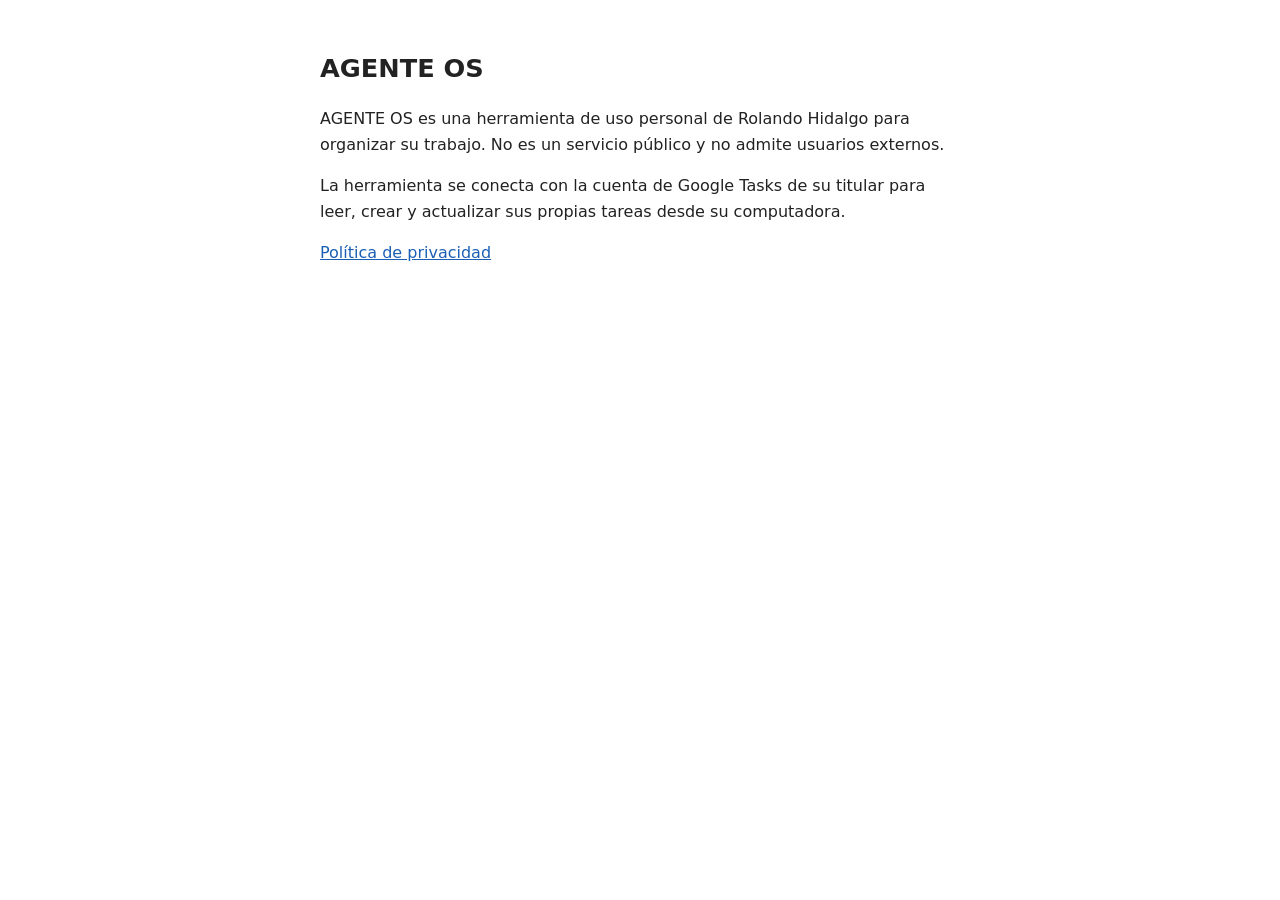
==== index.html @ 5d60c3ce "Add files via upload" ====
<!DOCTYPE html>
<html lang="es">
<head>
<meta charset="utf-8">
<meta name="viewport" content="width=device-width, initial-scale=1">
<title>AGENTE OS</title>
<style>
  body { font-family: system-ui, sans-serif; max-width: 640px; margin: 48px auto; padding: 0 16px; line-height: 1.6; color: #222; background: #fff; }
  h1 { font-size: 1.6rem; }
  a { color: #1a5fb4; }
</style>
</head>
<body>
<h1>AGENTE OS</h1>
<p>AGENTE OS es una herramienta de uso personal de Rolando Hidalgo para organizar su trabajo. No es un servicio público y no admite usuarios externos.</p>
<p>La herramienta se conecta con la cuenta de Google Tasks de su titular para leer, crear y actualizar sus propias tareas desde su computadora.</p>
<p><a href="privacidad.html">Política de privacidad</a></p>
</body>
</html>
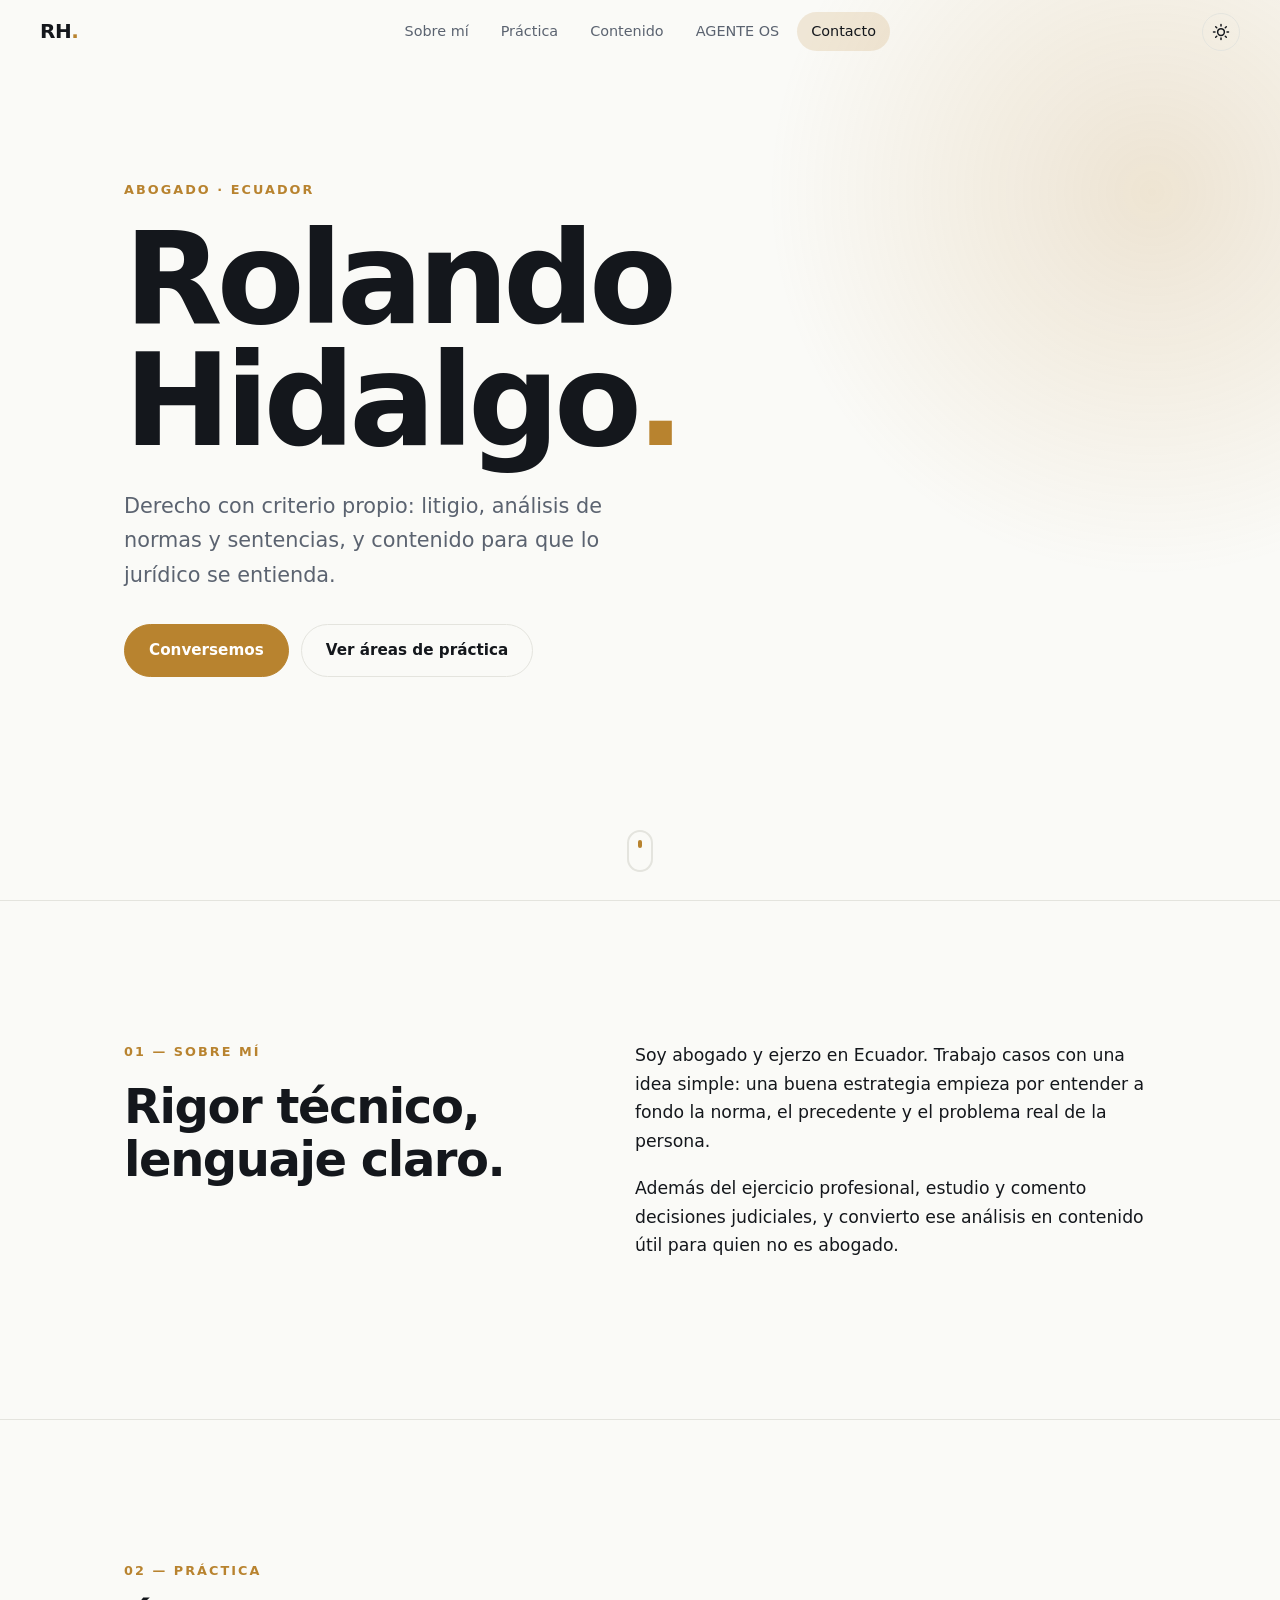
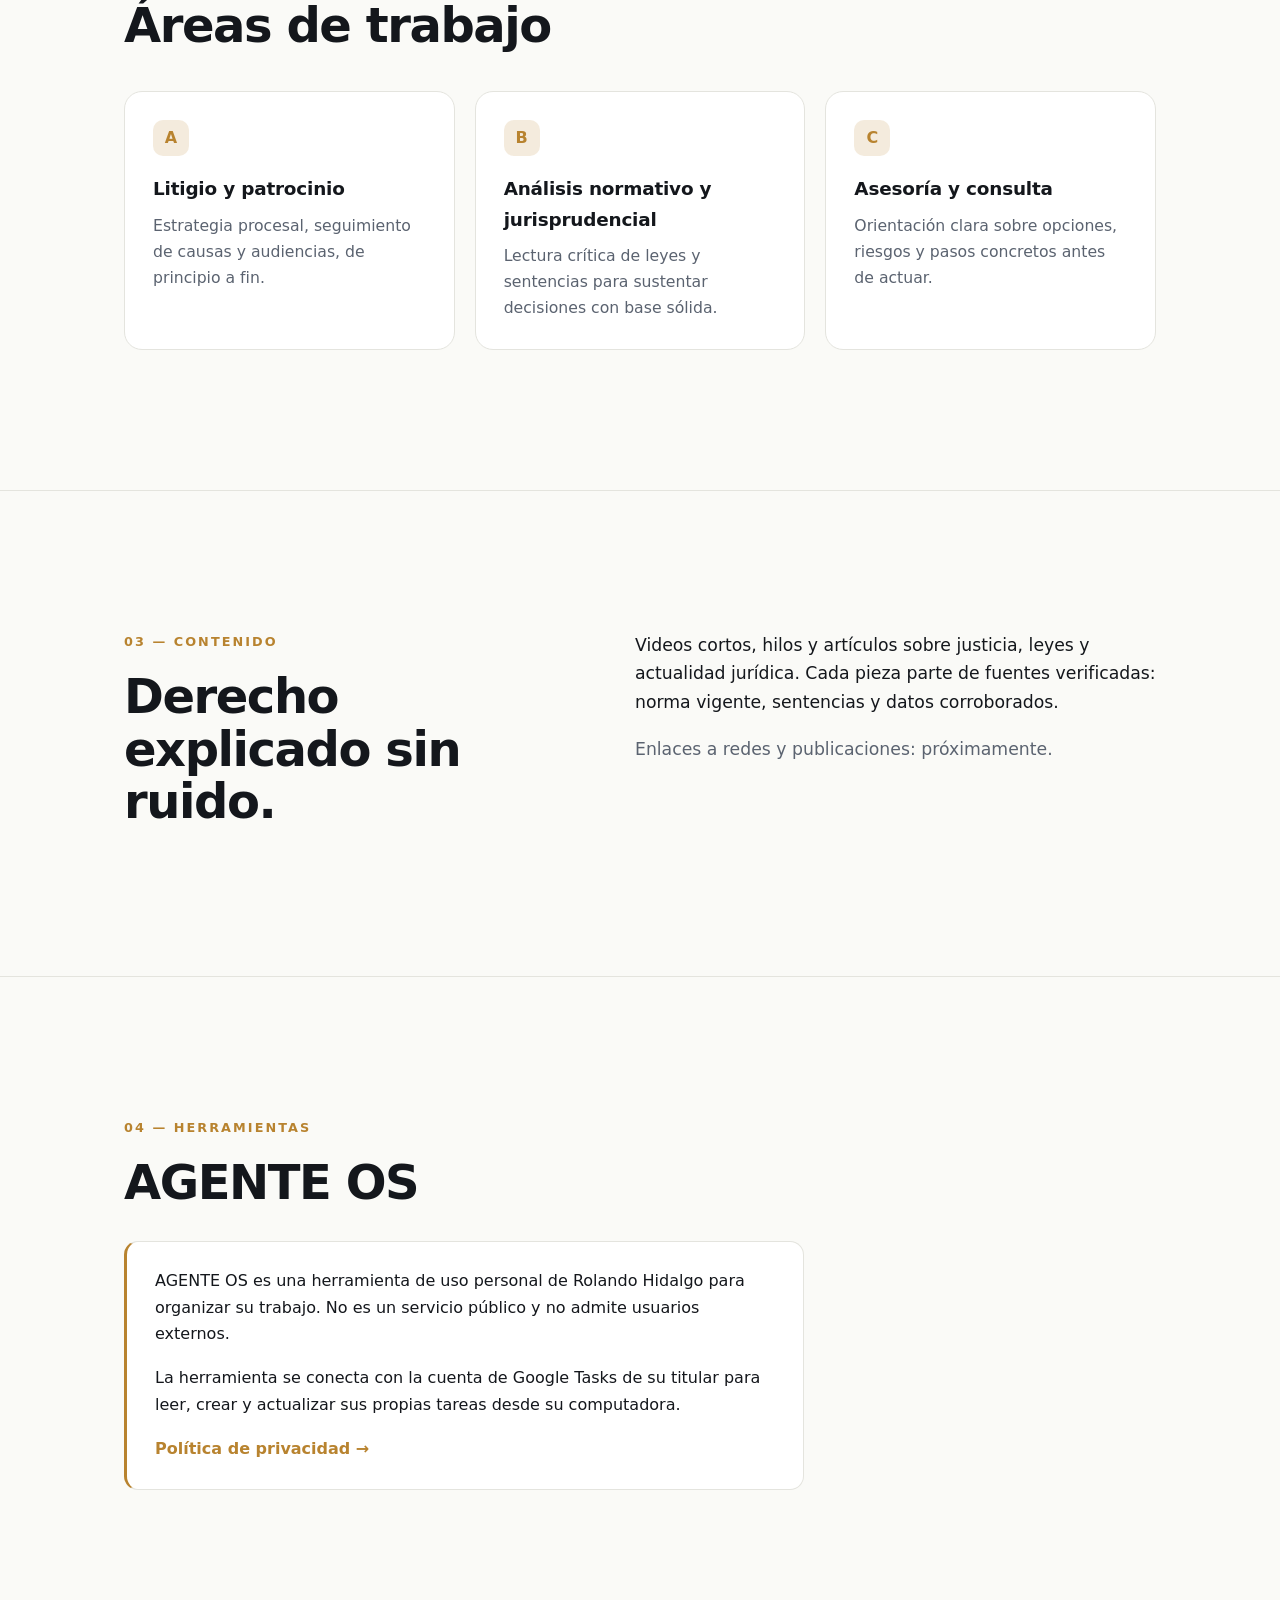
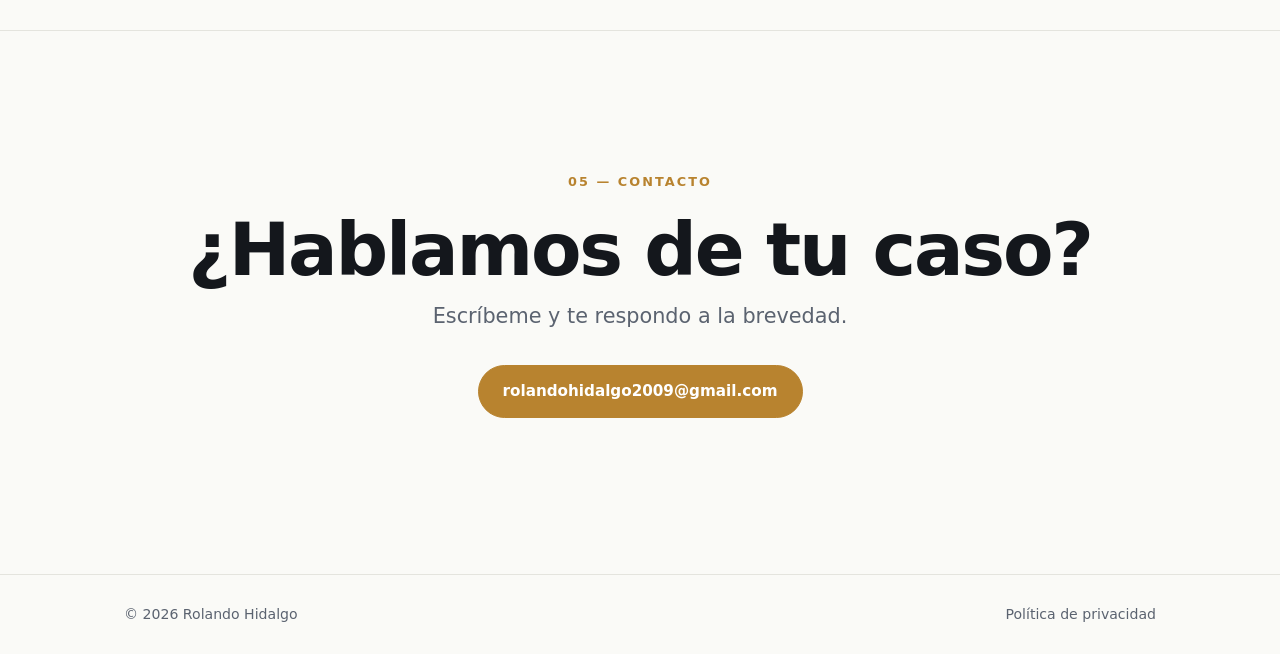
==== commit a6e277a6: "Sitio personal con portada fluida e integración de AGENTE OS Reemplaza la portada mínima por una pág" ====
--- a/index.html
+++ b/index.html
@@ -3,17 +3,130 @@
 <head>
 <meta charset="utf-8">
 <meta name="viewport" content="width=device-width, initial-scale=1">
-<title>AGENTE OS</title>
-<style>
-  body { font-family: system-ui, sans-serif; max-width: 640px; margin: 48px auto; padding: 0 16px; line-height: 1.6; color: #222; background: #fff; }
-  h1 { font-size: 1.6rem; }
-  a { color: #1a5fb4; }
-</style>
+<title>Rolando Hidalgo — Abogado</title>
+<meta name="description" content="Sitio personal de Rolando Hidalgo, abogado en Ecuador. Derecho, análisis jurídico, contenido y herramientas propias como AGENTE OS.">
+<meta name="theme-color" content="#0e1116">
+<meta property="og:title" content="Rolando Hidalgo — Abogado">
+<meta property="og:description" content="Derecho, análisis jurídico y contenido. Sitio personal.">
+<meta property="og:type" content="website">
+<link rel="icon" href="data:image/svg+xml,%3Csvg xmlns=%27http://www.w3.org/2000/svg%27 viewBox=%270 0 32 32%27%3E%3Crect width=%2732%27 height=%2732%27 rx=%278%27 fill=%27%230e1116%27/%3E%3Ctext x=%2716%27 y=%2722%27 font-size=%2716%27 font-family=%27sans-serif%27 font-weight=%27800%27 fill=%27%23d9a24a%27 text-anchor=%27middle%27%3ERH%3C/text%3E%3C/svg%3E">
+<link rel="stylesheet" href="assets/style.css">
 </head>
 <body>
-<h1>AGENTE OS</h1>
-<p>AGENTE OS es una herramienta de uso personal de Rolando Hidalgo para organizar su trabajo. No es un servicio público y no admite usuarios externos.</p>
-<p>La herramienta se conecta con la cuenta de Google Tasks de su titular para leer, crear y actualizar sus propias tareas desde su computadora.</p>
-<p><a href="privacidad.html">Política de privacidad</a></p>
+<div class="progress" id="progress" aria-hidden="true"></div>
+
+<header class="nav" id="nav">
+  <a class="brand" href="#inicio" aria-label="Rolando Hidalgo, inicio">RH<span>.</span></a>
+  <nav aria-label="Principal">
+    <ul>
+      <li><a href="#sobre-mi" data-spy>Sobre mí</a></li>
+      <li><a href="#practica" data-spy>Práctica</a></li>
+      <li><a href="#contenido" data-spy>Contenido</a></li>
+      <li><a href="#agente-os" data-spy>AGENTE OS</a></li>
+      <li><a href="#contacto" data-spy>Contacto</a></li>
+    </ul>
+  </nav>
+  <button class="theme" id="theme" type="button" aria-label="Cambiar tema claro/oscuro">
+    <svg viewBox="0 0 24 24" width="18" height="18" fill="none" stroke="currentColor" stroke-width="2" stroke-linecap="round"><circle cx="12" cy="12" r="4.5"/><path d="M12 2v2M12 20v2M4.9 4.9l1.4 1.4M17.7 17.7l1.4 1.4M2 12h2M20 12h2M4.9 19.1l1.4-1.4M17.7 6.3l1.4-1.4"/></svg>
+  </button>
+</header>
+
+<main>
+  <section class="hero" id="inicio">
+    <div class="glow" aria-hidden="true"></div>
+    <div class="wrap">
+      <p class="eyebrow reveal">Abogado · Ecuador</p>
+      <h1 class="reveal" style="--d:.08s">Rolando<br>Hidalgo<span class="dot">.</span></h1>
+      <p class="lead reveal" style="--d:.16s">Derecho con criterio propio: litigio, análisis de normas y sentencias, y contenido para que lo jurídico se entienda.</p>
+      <div class="cta reveal" style="--d:.24s">
+        <a class="btn primary" href="#contacto">Conversemos</a>
+        <a class="btn" href="#practica">Ver áreas de práctica</a>
+      </div>
+    </div>
+    <a class="scroll-hint" href="#sobre-mi" aria-label="Bajar">
+      <span></span>
+    </a>
+  </section>
+
+  <section id="sobre-mi">
+    <div class="wrap grid">
+      <div>
+        <p class="eyebrow reveal">01 — Sobre mí</p>
+        <h2 class="reveal">Rigor técnico, lenguaje claro.</h2>
+      </div>
+      <div class="prose reveal" style="--d:.1s">
+        <p>Soy abogado y ejerzo en Ecuador. Trabajo casos con una idea simple: una buena estrategia empieza por entender a fondo la norma, el precedente y el problema real de la persona.</p>
+        <p>Además del ejercicio profesional, estudio y comento decisiones judiciales, y convierto ese análisis en contenido útil para quien no es abogado.</p>
+      </div>
+    </div>
+  </section>
+
+  <section id="practica">
+    <div class="wrap">
+      <p class="eyebrow reveal">02 — Práctica</p>
+      <h2 class="reveal">Áreas de trabajo</h2>
+      <div class="cards">
+        <article class="card reveal">
+          <span class="n">A</span>
+          <h3>Litigio y patrocinio</h3>
+          <p>Estrategia procesal, seguimiento de causas y audiencias, de principio a fin.</p>
+        </article>
+        <article class="card reveal" style="--d:.08s">
+          <span class="n">B</span>
+          <h3>Análisis normativo y jurisprudencial</h3>
+          <p>Lectura crítica de leyes y sentencias para sustentar decisiones con base sólida.</p>
+        </article>
+        <article class="card reveal" style="--d:.16s">
+          <span class="n">C</span>
+          <h3>Asesoría y consulta</h3>
+          <p>Orientación clara sobre opciones, riesgos y pasos concretos antes de actuar.</p>
+        </article>
+      </div>
+    </div>
+  </section>
+
+  <section id="contenido">
+    <div class="wrap grid">
+      <div>
+        <p class="eyebrow reveal">03 — Contenido</p>
+        <h2 class="reveal">Derecho explicado sin ruido.</h2>
+      </div>
+      <div class="prose reveal" style="--d:.1s">
+        <p>Videos cortos, hilos y artículos sobre justicia, leyes y actualidad jurídica. Cada pieza parte de fuentes verificadas: norma vigente, sentencias y datos corroborados.</p>
+        <p class="muted">Enlaces a redes y publicaciones: próximamente.</p>
+      </div>
+    </div>
+  </section>
+
+  <section id="agente-os">
+    <div class="wrap">
+      <p class="eyebrow reveal">04 — Herramientas</p>
+      <h2 class="reveal">AGENTE OS</h2>
+      <div class="panel reveal" style="--d:.1s">
+        <p>AGENTE OS es una herramienta de uso personal de Rolando Hidalgo para organizar su trabajo. No es un servicio público y no admite usuarios externos.</p>
+        <p>La herramienta se conecta con la cuenta de Google Tasks de su titular para leer, crear y actualizar sus propias tareas desde su computadora.</p>
+        <p><a class="link" href="privacidad.html">Política de privacidad →</a></p>
+      </div>
+    </div>
+  </section>
+
+  <section id="contacto">
+    <div class="wrap center">
+      <p class="eyebrow reveal">05 — Contacto</p>
+      <h2 class="big reveal">¿Hablamos de tu caso?</h2>
+      <p class="lead reveal" style="--d:.08s">Escríbeme y te respondo a la brevedad.</p>
+      <p class="reveal" style="--d:.16s"><a class="btn primary" href="mailto:rolandohidalgo2009@gmail.com">rolandohidalgo2009@gmail.com</a></p>
+    </div>
+  </section>
+</main>
+
+<footer class="foot">
+  <div class="wrap">
+    <span>© <span id="year">2026</span> Rolando Hidalgo</span>
+    <a href="privacidad.html">Política de privacidad</a>
+  </div>
+</footer>
+
+<script src="assets/main.js"></script>
 </body>
 </html>
--- a/assets/style.css
+++ b/assets/style.css
@@ -0,0 +1,137 @@
+:root {
+  --bg: #fafaf7;
+  --surface: #ffffff;
+  --text: #14171c;
+  --muted: #5b6370;
+  --line: #e4e4de;
+  --accent: #b8832f;
+  --accent-ink: #ffffff;
+  --glow: rgba(184, 131, 47, .18);
+  --maxw: 1080px;
+  --ease: cubic-bezier(.22, .8, .24, 1);
+}
+:root[data-theme="dark"] {
+  --bg: #0e1116;
+  --surface: #151a21;
+  --text: #eceae4;
+  --muted: #9aa1ad;
+  --line: #242a33;
+  --accent: #d9a24a;
+  --accent-ink: #14171c;
+  --glow: rgba(217, 162, 74, .16);
+}
+@media (prefers-color-scheme: dark) {
+  :root:not([data-theme="light"]) {
+    --bg: #0e1116; --surface: #151a21; --text: #eceae4; --muted: #9aa1ad;
+    --line: #242a33; --accent: #d9a24a; --accent-ink: #14171c; --glow: rgba(217, 162, 74, .16);
+  }
+}
+
+* { box-sizing: border-box; }
+html { scroll-behavior: smooth; scroll-padding-top: 72px; }
+body {
+  margin: 0;
+  font-family: "Inter", system-ui, -apple-system, "Segoe UI", Roboto, sans-serif;
+  background: var(--bg);
+  color: var(--text);
+  line-height: 1.65;
+  -webkit-font-smoothing: antialiased;
+  transition: background .4s var(--ease), color .4s var(--ease);
+}
+a { color: inherit; text-decoration: none; }
+.wrap { max-width: var(--maxw); margin: 0 auto; padding: 0 24px; }
+section { padding: clamp(72px, 12vw, 140px) 0; position: relative; }
+.muted { color: var(--muted); }
+
+/* progress */
+.progress { position: fixed; top: 0; left: 0; height: 2px; width: 100%; background: var(--accent); transform-origin: 0 50%; transform: scaleX(0); z-index: 60; }
+
+/* nav */
+.nav {
+  position: fixed; inset: 0 0 auto 0; z-index: 50; height: 64px;
+  display: flex; align-items: center; justify-content: space-between; gap: 16px;
+  padding: 0 clamp(16px, 4vw, 40px);
+  transition: background .3s var(--ease), border-color .3s var(--ease), backdrop-filter .3s;
+  border-bottom: 1px solid transparent;
+}
+.nav.scrolled {
+  background: color-mix(in srgb, var(--bg) 78%, transparent);
+  backdrop-filter: saturate(160%) blur(14px);
+  -webkit-backdrop-filter: saturate(160%) blur(14px);
+  border-color: var(--line);
+}
+.brand { font-weight: 800; letter-spacing: -.02em; font-size: 1.25rem; }
+.brand span { color: var(--accent); }
+.nav ul { display: flex; gap: 4px; list-style: none; margin: 0; padding: 0; }
+.nav ul a { display: block; padding: 8px 14px; border-radius: 999px; font-size: .9rem; color: var(--muted); transition: color .2s, background .2s; }
+.nav ul a:hover { color: var(--text); }
+.nav ul a.active { color: var(--text); background: color-mix(in srgb, var(--accent) 16%, transparent); }
+.theme { background: none; border: 1px solid var(--line); color: var(--text); width: 38px; height: 38px; border-radius: 50%; display: grid; place-items: center; cursor: pointer; transition: transform .3s var(--ease), border-color .2s; }
+.theme:hover { border-color: var(--accent); transform: rotate(25deg); }
+
+/* hero */
+.hero { min-height: 100svh; display: flex; align-items: center; padding-top: 96px; overflow: hidden; }
+.hero .wrap { width: 100%; }
+.glow { position: absolute; width: 60vmax; height: 60vmax; right: -20vmax; top: -15vmax; background: radial-gradient(closest-side, var(--glow), transparent); pointer-events: none; transition: transform .6s var(--ease); }
+.eyebrow { font-size: .8rem; letter-spacing: .16em; text-transform: uppercase; color: var(--accent); font-weight: 600; margin: 0 0 18px; }
+h1 { font-size: clamp(3rem, 11vw, 8rem); line-height: .95; letter-spacing: -.045em; margin: 0 0 28px; font-weight: 800; }
+h1 .dot { color: var(--accent); }
+h2 { font-size: clamp(1.8rem, 4.5vw, 3rem); line-height: 1.1; letter-spacing: -.03em; margin: 0 0 8px; font-weight: 700; }
+h2.big { font-size: clamp(2.2rem, 7vw, 4.6rem); }
+h3 { font-size: 1.15rem; margin: 18px 0 8px; letter-spacing: -.01em; }
+.lead { font-size: clamp(1.05rem, 2vw, 1.3rem); color: var(--muted); max-width: 40ch; margin: 0 0 32px; }
+.center { text-align: center; }
+.center .lead { margin-left: auto; margin-right: auto; }
+
+.cta { display: flex; flex-wrap: wrap; gap: 12px; }
+.btn { display: inline-block; padding: 13px 24px; border-radius: 999px; border: 1px solid var(--line); font-weight: 600; font-size: .95rem; transition: transform .25s var(--ease), border-color .2s, background .2s, box-shadow .25s; }
+.btn:hover { transform: translateY(-2px); border-color: var(--accent); }
+.btn.primary { background: var(--accent); color: var(--accent-ink); border-color: var(--accent); }
+.btn.primary:hover { box-shadow: 0 10px 30px -8px var(--accent); }
+
+.scroll-hint { position: absolute; bottom: 28px; left: 50%; width: 26px; height: 42px; margin-left: -13px; border: 2px solid var(--line); border-radius: 14px; }
+.scroll-hint span { position: absolute; left: 50%; top: 8px; width: 4px; height: 8px; margin-left: -2px; border-radius: 2px; background: var(--accent); animation: hint 1.8s var(--ease) infinite; }
+@keyframes hint { 0% { opacity: 0; transform: translateY(0); } 30% { opacity: 1; } 100% { opacity: 0; transform: translateY(14px); } }
+
+/* layout blocks */
+.grid { display: grid; grid-template-columns: 1fr 1.2fr; gap: clamp(24px, 6vw, 80px); align-items: start; }
+.prose p { margin: 0 0 1.1em; font-size: 1.08rem; }
+section + section { border-top: 1px solid var(--line); }
+
+.cards { display: grid; grid-template-columns: repeat(3, 1fr); gap: 20px; margin-top: 40px; }
+.card { background: var(--surface); border: 1px solid var(--line); border-radius: 18px; padding: 28px; transition: transform .35s var(--ease), border-color .25s, box-shadow .35s; }
+.card:hover { transform: translateY(-6px); border-color: var(--accent); box-shadow: 0 24px 50px -28px rgba(0,0,0,.35); }
+.card .n { display: inline-grid; place-items: center; width: 36px; height: 36px; border-radius: 10px; background: color-mix(in srgb, var(--accent) 16%, transparent); color: var(--accent); font-weight: 700; }
+.card p { margin: 0; color: var(--muted); font-size: .98rem; }
+
+.panel { margin-top: 32px; max-width: 680px; background: var(--surface); border: 1px solid var(--line); border-left: 3px solid var(--accent); border-radius: 14px; padding: 8px 28px; }
+.panel p { margin: 18px 0; }
+.link { color: var(--accent); font-weight: 600; }
+.link:hover { text-decoration: underline; }
+
+.foot { border-top: 1px solid var(--line); padding: 28px 0; font-size: .88rem; color: var(--muted); }
+.foot .wrap { display: flex; justify-content: space-between; gap: 12px; flex-wrap: wrap; }
+.foot a:hover { color: var(--text); }
+
+/* reveal on scroll */
+.js .reveal { opacity: 0; transform: translateY(26px); transition: opacity .9s var(--ease) var(--d, 0s), transform .9s var(--ease) var(--d, 0s); }
+.js .reveal.in { opacity: 1; transform: none; }
+
+/* legal page */
+.doc { max-width: 680px; margin: 0 auto; padding: 120px 24px 80px; }
+.doc h1 { font-size: clamp(2rem, 6vw, 3rem); letter-spacing: -.03em; margin-bottom: 8px; }
+.doc p { margin: 0 0 1.1em; }
+.doc a:not(.btn) { color: var(--accent); }
+.doc a:not(.btn):hover { text-decoration: underline; }
+.doc code { background: var(--surface); border: 1px solid var(--line); border-radius: 6px; padding: 1px 6px; font-size: .88em; word-break: break-all; }
+
+@media (max-width: 820px) {
+  .grid { grid-template-columns: 1fr; }
+  .cards { grid-template-columns: 1fr; }
+  .nav ul { display: none; }
+}
+@media (prefers-reduced-motion: reduce) {
+  html { scroll-behavior: auto; }
+  .js .reveal { opacity: 1; transform: none; transition: none; }
+  .scroll-hint span, .glow { animation: none; transition: none; }
+}
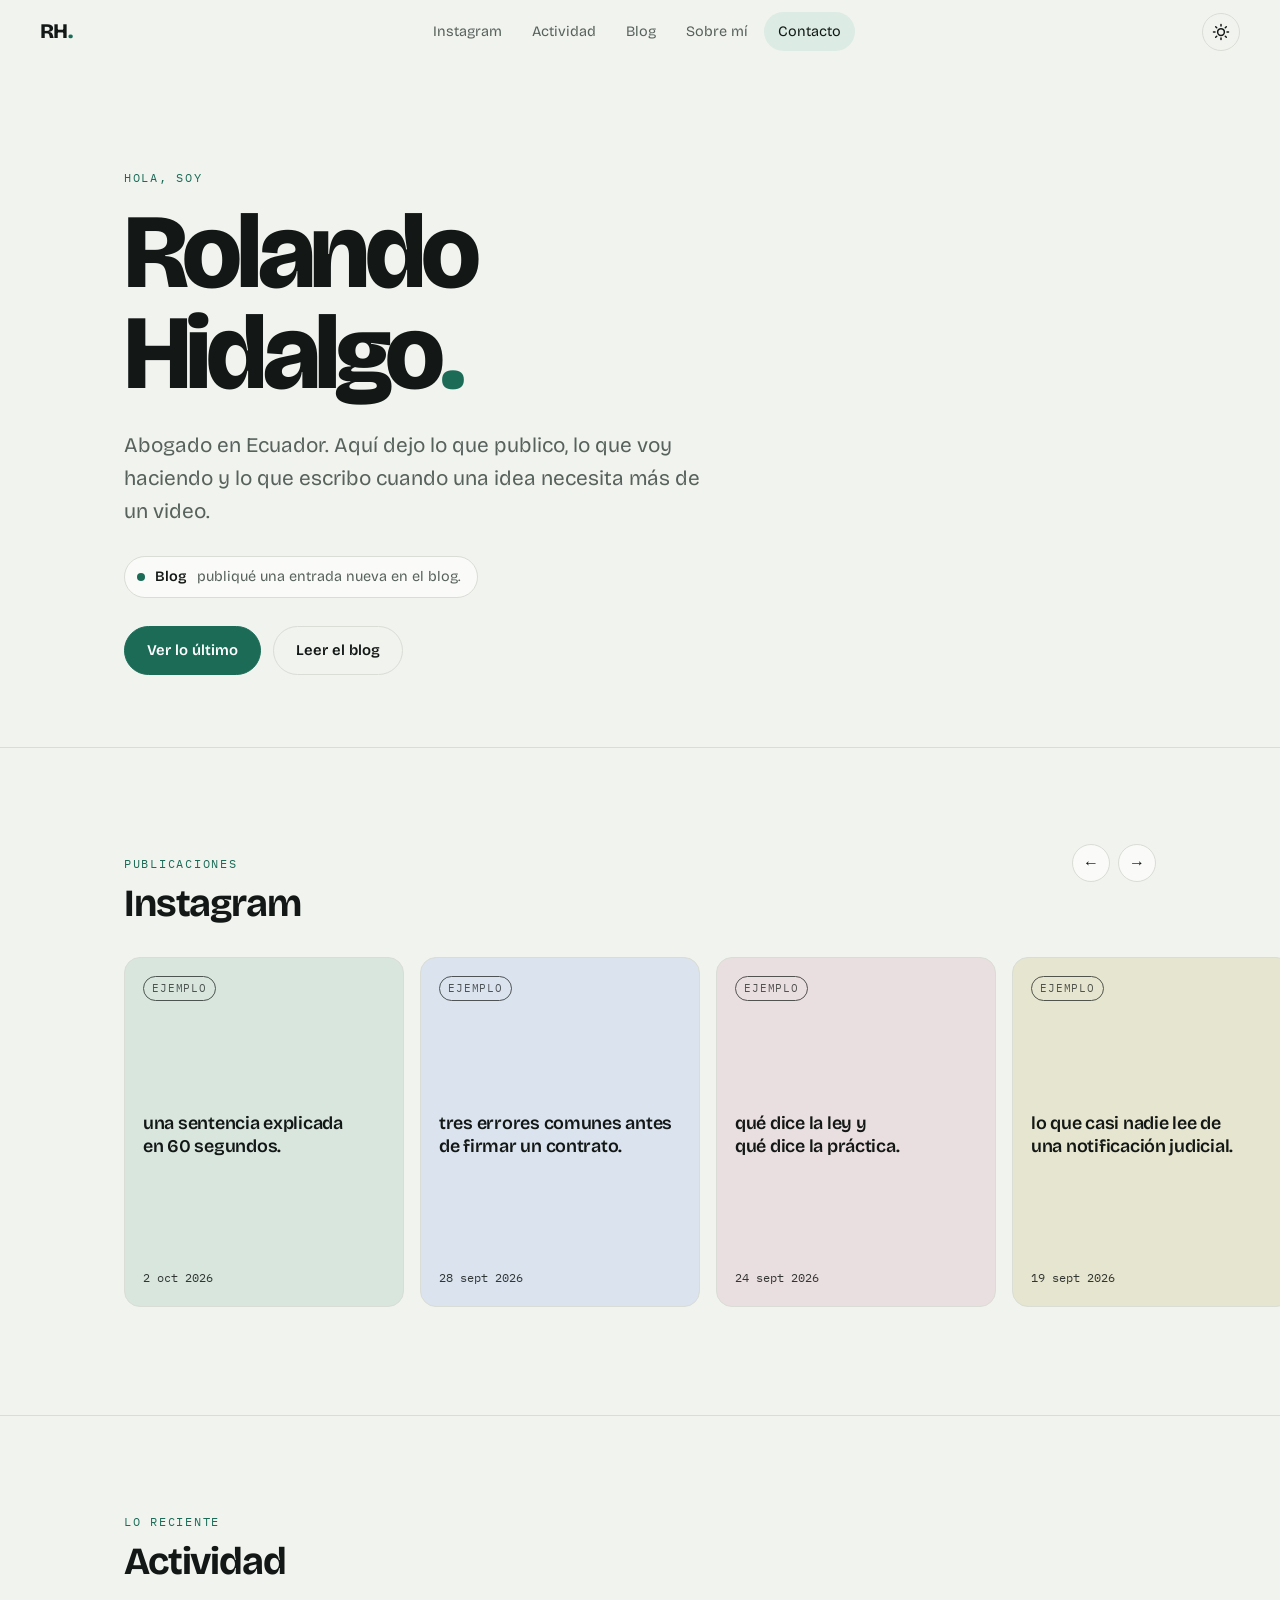
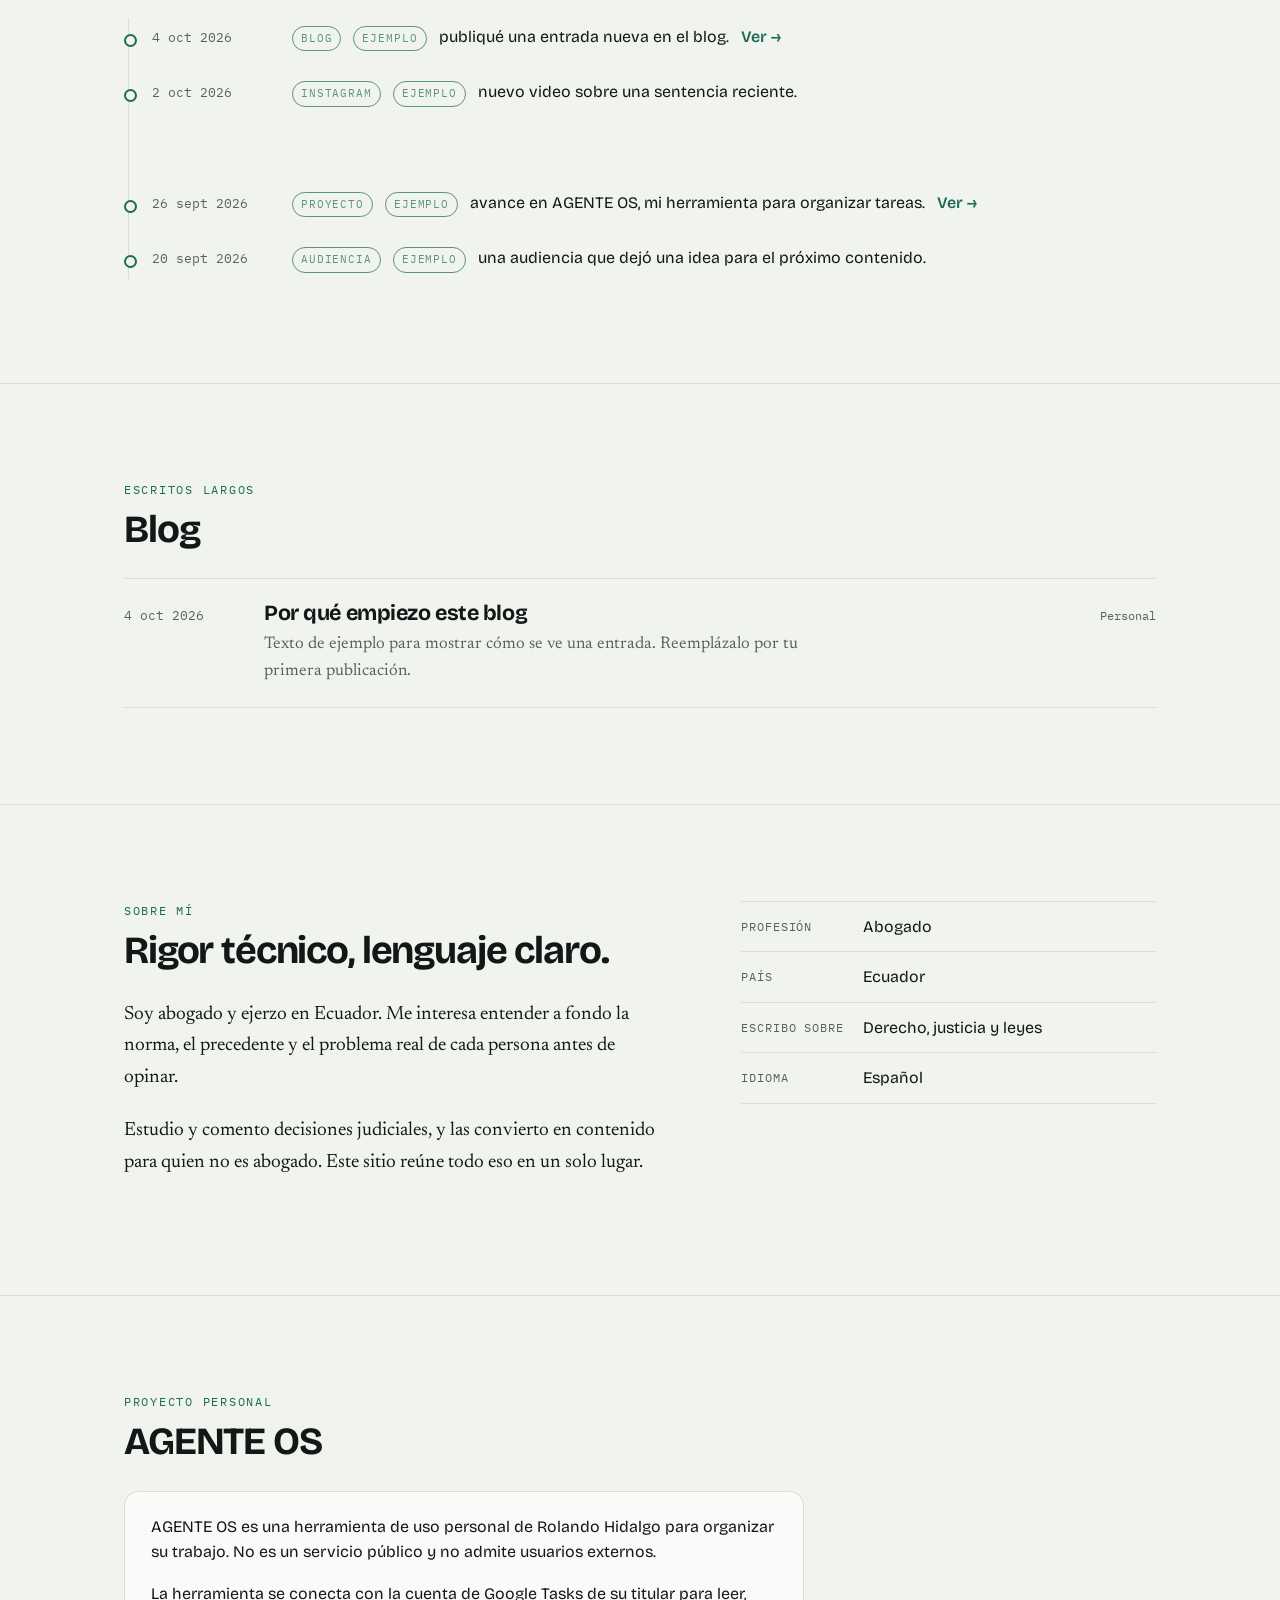
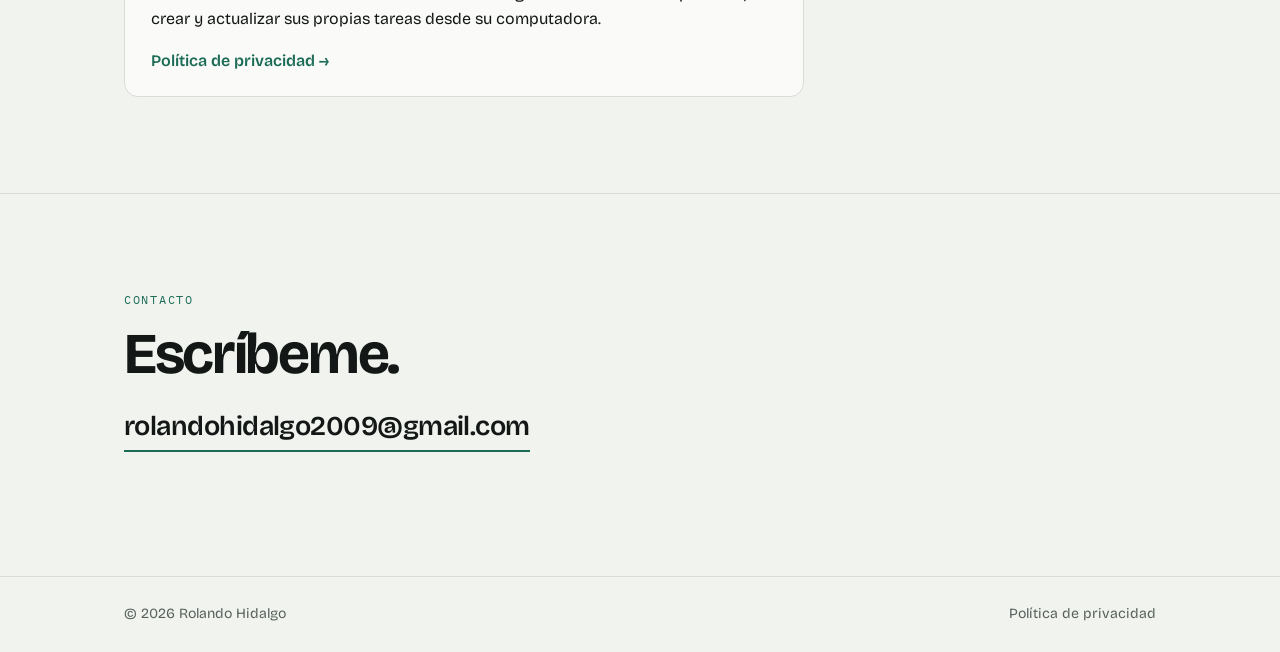
==== commit d6dd66df: "Rediseño personal: Instagram, actividad reciente y blog Reemplaza el enfoque de landing de servicios" ====
--- a/index.html
+++ b/index.html
@@ -3,13 +3,16 @@
 <head>
 <meta charset="utf-8">
 <meta name="viewport" content="width=device-width, initial-scale=1">
-<title>Rolando Hidalgo — Abogado</title>
-<meta name="description" content="Sitio personal de Rolando Hidalgo, abogado en Ecuador. Derecho, análisis jurídico, contenido y herramientas propias como AGENTE OS.">
-<meta name="theme-color" content="#0e1116">
-<meta property="og:title" content="Rolando Hidalgo — Abogado">
-<meta property="og:description" content="Derecho, análisis jurídico y contenido. Sitio personal.">
+<title>Rolando Hidalgo</title>
+<meta name="description" content="Sitio personal de Rolando Hidalgo, abogado en Ecuador: mis publicaciones de Instagram, mi actividad reciente y mi blog.">
+<meta name="theme-color" content="#0e1311">
+<meta property="og:title" content="Rolando Hidalgo">
+<meta property="og:description" content="Mis publicaciones, mi actividad reciente y mi blog.">
 <meta property="og:type" content="website">
-<link rel="icon" href="data:image/svg+xml,%3Csvg xmlns=%27http://www.w3.org/2000/svg%27 viewBox=%270 0 32 32%27%3E%3Crect width=%2732%27 height=%2732%27 rx=%278%27 fill=%27%230e1116%27/%3E%3Ctext x=%2716%27 y=%2722%27 font-size=%2716%27 font-family=%27sans-serif%27 font-weight=%27800%27 fill=%27%23d9a24a%27 text-anchor=%27middle%27%3ERH%3C/text%3E%3C/svg%3E">
+<link rel="icon" href="data:image/svg+xml,%3Csvg xmlns=%27http://www.w3.org/2000/svg%27 viewBox=%270 0 32 32%27%3E%3Crect width=%2732%27 height=%2732%27 rx=%278%27 fill=%27%230e1311%27/%3E%3Ctext x=%2716%27 y=%2722%27 font-size=%2716%27 font-family=%27sans-serif%27 font-weight=%27800%27 fill=%27%235fcfa8%27 text-anchor=%27middle%27%3ERH%3C/text%3E%3C/svg%3E">
+<link rel="preconnect" href="https://fonts.googleapis.com">
+<link rel="preconnect" href="https://fonts.gstatic.com" crossorigin>
+<link rel="stylesheet" href="https://fonts.googleapis.com/css2?family=Bricolage+Grotesque:opsz,wght@12..96,400;12..96,600;12..96,800&family=IBM+Plex+Mono:wght@400;500&family=Newsreader:ital,opsz,wght@0,6..72,400;1,6..72,400&display=swap">
 <link rel="stylesheet" href="assets/style.css">
 </head>
 <body>
@@ -19,90 +22,99 @@
   <a class="brand" href="#inicio" aria-label="Rolando Hidalgo, inicio">RH<span>.</span></a>
   <nav aria-label="Principal">
     <ul>
+      <li><a href="#instagram" data-spy>Instagram</a></li>
+      <li><a href="#actividad" data-spy>Actividad</a></li>
+      <li><a href="#blog" data-spy>Blog</a></li>
       <li><a href="#sobre-mi" data-spy>Sobre mí</a></li>
-      <li><a href="#practica" data-spy>Práctica</a></li>
-      <li><a href="#contenido" data-spy>Contenido</a></li>
-      <li><a href="#agente-os" data-spy>AGENTE OS</a></li>
       <li><a href="#contacto" data-spy>Contacto</a></li>
     </ul>
   </nav>
-  <button class="theme" id="theme" type="button" aria-label="Cambiar tema claro/oscuro">
-    <svg viewBox="0 0 24 24" width="18" height="18" fill="none" stroke="currentColor" stroke-width="2" stroke-linecap="round"><circle cx="12" cy="12" r="4.5"/><path d="M12 2v2M12 20v2M4.9 4.9l1.4 1.4M17.7 17.7l1.4 1.4M2 12h2M20 12h2M4.9 19.1l1.4-1.4M17.7 6.3l1.4-1.4"/></svg>
+  <button class="theme" id="theme" type="button" aria-label="Cambiar tema claro u oscuro">
+    <svg viewBox="0 0 24 24" width="18" height="18" fill="none" stroke="currentColor" stroke-width="2" stroke-linecap="round" aria-hidden="true"><circle cx="12" cy="12" r="4.5"/><path d="M12 2v2M12 20v2M4.9 4.9l1.4 1.4M17.7 17.7l1.4 1.4M2 12h2M20 12h2M4.9 19.1l1.4-1.4M17.7 6.3l1.4-1.4"/></svg>
   </button>
 </header>
 
 <main>
   <section class="hero" id="inicio">
-    <div class="glow" aria-hidden="true"></div>
     <div class="wrap">
-      <p class="eyebrow reveal">Abogado · Ecuador</p>
-      <h1 class="reveal" style="--d:.08s">Rolando<br>Hidalgo<span class="dot">.</span></h1>
-      <p class="lead reveal" style="--d:.16s">Derecho con criterio propio: litigio, análisis de normas y sentencias, y contenido para que lo jurídico se entienda.</p>
-      <div class="cta reveal" style="--d:.24s">
-        <a class="btn primary" href="#contacto">Conversemos</a>
-        <a class="btn" href="#practica">Ver áreas de práctica</a>
-      </div>
-    </div>
-    <a class="scroll-hint" href="#sobre-mi" aria-label="Bajar">
-      <span></span>
-    </a>
-  </section>
-
-  <section id="sobre-mi">
-    <div class="wrap grid">
-      <div>
-        <p class="eyebrow reveal">01 — Sobre mí</p>
-        <h2 class="reveal">Rigor técnico, lenguaje claro.</h2>
-      </div>
-      <div class="prose reveal" style="--d:.1s">
-        <p>Soy abogado y ejerzo en Ecuador. Trabajo casos con una idea simple: una buena estrategia empieza por entender a fondo la norma, el precedente y el problema real de la persona.</p>
-        <p>Además del ejercicio profesional, estudio y comento decisiones judiciales, y convierto ese análisis en contenido útil para quien no es abogado.</p>
+      <p class="eyebrow">Hola, soy</p>
+      <h1>Rolando<br>Hidalgo<span class="dot">.</span></h1>
+      <p class="lead">Abogado en Ecuador. Aquí dejo lo que publico, lo que voy haciendo y lo que escribo cuando una idea necesita más de un video.</p>
+      <div id="now"></div>
+      <div class="cta">
+        <a class="btn primary" href="#instagram">Ver lo último</a>
+        <a class="btn" href="#blog">Leer el blog</a>
       </div>
     </div>
   </section>
 
-  <section id="practica">
+  <section id="instagram">
     <div class="wrap">
-      <p class="eyebrow reveal">02 — Práctica</p>
-      <h2 class="reveal">Áreas de trabajo</h2>
-      <div class="cards">
-        <article class="card reveal">
-          <span class="n">A</span>
-          <h3>Litigio y patrocinio</h3>
-          <p>Estrategia procesal, seguimiento de causas y audiencias, de principio a fin.</p>
-        </article>
-        <article class="card reveal" style="--d:.08s">
-          <span class="n">B</span>
-          <h3>Análisis normativo y jurisprudencial</h3>
-          <p>Lectura crítica de leyes y sentencias para sustentar decisiones con base sólida.</p>
-        </article>
-        <article class="card reveal" style="--d:.16s">
-          <span class="n">C</span>
-          <h3>Asesoría y consulta</h3>
-          <p>Orientación clara sobre opciones, riesgos y pasos concretos antes de actuar.</p>
-        </article>
+      <div class="sec-head">
+        <div>
+          <p class="eyebrow">Publicaciones</p>
+          <h2>Instagram</h2>
+        </div>
+        <a class="more" id="ig-follow" href="#" target="_blank" rel="noopener noreferrer" hidden></a>
+        <div class="reel-nav">
+          <button type="button" id="reel-prev" aria-label="Anteriores">←</button>
+          <button type="button" id="reel-next" aria-label="Siguientes">→</button>
+        </div>
+      </div>
+      <div class="reel-wrap">
+        <div class="reel" id="reel" tabindex="0" aria-label="Publicaciones de Instagram">
+          <p class="empty">Cargando publicaciones…</p>
+        </div>
       </div>
     </div>
   </section>
 
-  <section id="contenido">
-    <div class="wrap grid">
-      <div>
-        <p class="eyebrow reveal">03 — Contenido</p>
-        <h2 class="reveal">Derecho explicado sin ruido.</h2>
+  <section id="actividad">
+    <div class="wrap">
+      <div class="sec-head">
+        <div>
+          <p class="eyebrow">Lo reciente</p>
+          <h2>Actividad</h2>
+        </div>
       </div>
-      <div class="prose reveal" style="--d:.1s">
-        <p>Videos cortos, hilos y artículos sobre justicia, leyes y actualidad jurídica. Cada pieza parte de fuentes verificadas: norma vigente, sentencias y datos corroborados.</p>
-        <p class="muted">Enlaces a redes y publicaciones: próximamente.</p>
-      </div>
+      <ul class="feed" id="feed"><li class="empty">Cargando actividad…</li></ul>
     </div>
   </section>
 
-  <section id="agente-os">
+  <section id="blog">
     <div class="wrap">
-      <p class="eyebrow reveal">04 — Herramientas</p>
-      <h2 class="reveal">AGENTE OS</h2>
-      <div class="panel reveal" style="--d:.1s">
+      <div class="sec-head">
+        <div>
+          <p class="eyebrow">Escritos largos</p>
+          <h2>Blog</h2>
+        </div>
+      </div>
+      <ul class="posts" id="posts"><li class="empty">Cargando entradas…</li></ul>
+    </div>
+  </section>
+
+  <section id="sobre-mi">
+    <div class="wrap about">
+      <div>
+        <div class="sec-head"><div><p class="eyebrow">Sobre mí</p><h2>Rigor técnico, lenguaje claro.</h2></div></div>
+        <div class="prose">
+          <p>Soy abogado y ejerzo en Ecuador. Me interesa entender a fondo la norma, el precedente y el problema real de cada persona antes de opinar.</p>
+          <p>Estudio y comento decisiones judiciales, y las convierto en contenido para quien no es abogado. Este sitio reúne todo eso en un solo lugar.</p>
+        </div>
+      </div>
+      <dl class="facts">
+        <div><dt>Profesión</dt><dd>Abogado</dd></div>
+        <div><dt>País</dt><dd>Ecuador</dd></div>
+        <div><dt>Escribo sobre</dt><dd>Derecho, justicia y leyes</dd></div>
+        <div><dt>Idioma</dt><dd>Español</dd></div>
+      </dl>
+    </div>
+  </section>
+
+  <section id="proyecto">
+    <div class="wrap">
+      <div class="sec-head"><div><p class="eyebrow">Proyecto personal</p><h2>AGENTE OS</h2></div></div>
+      <div class="panel">
         <p>AGENTE OS es una herramienta de uso personal de Rolando Hidalgo para organizar su trabajo. No es un servicio público y no admite usuarios externos.</p>
         <p>La herramienta se conecta con la cuenta de Google Tasks de su titular para leer, crear y actualizar sus propias tareas desde su computadora.</p>
         <p><a class="link" href="privacidad.html">Política de privacidad →</a></p>
@@ -110,12 +122,12 @@
     </div>
   </section>
 
-  <section id="contacto">
-    <div class="wrap center">
-      <p class="eyebrow reveal">05 — Contacto</p>
-      <h2 class="big reveal">¿Hablamos de tu caso?</h2>
-      <p class="lead reveal" style="--d:.08s">Escríbeme y te respondo a la brevedad.</p>
-      <p class="reveal" style="--d:.16s"><a class="btn primary" href="mailto:rolandohidalgo2009@gmail.com">rolandohidalgo2009@gmail.com</a></p>
+  <section id="contacto" class="contact">
+    <div class="wrap">
+      <p class="eyebrow">Contacto</p>
+      <h2>Escríbeme.</h2>
+      <p><a class="mail" id="mail" href="mailto:rolandohidalgo2009@gmail.com">rolandohidalgo2009@gmail.com</a></p>
+      <div class="socials" id="socials"></div>
     </div>
   </section>
 </main>
--- a/assets/style.css
+++ b/assets/style.css
@@ -1,137 +1,229 @@
+/* Layout: una sola columna editorial tipo "feed". Portada corta, y debajo
+   Instagram (carrusel), actividad (línea de tiempo), blog (lista) y datos personales. */
 :root {
-  --bg: #fafaf7;
-  --surface: #ffffff;
-  --text: #14171c;
-  --muted: #5b6370;
-  --line: #e4e4de;
-  --accent: #b8832f;
+  --bg: #f1f3ef;
+  --surface: #fafbf8;
+  --text: #131816;
+  --muted: #58625d;
+  --line: #d9ddd5;
+  --accent: #1b6b57;
   --accent-ink: #ffffff;
-  --glow: rgba(184, 131, 47, .18);
+  --accent-soft: #dcebe4;
+  --t1: #d8e6de;
+  --t2: #dbe3ee;
+  --t3: #eadfe0;
+  --t4: #e6e5cf;
   --maxw: 1080px;
   --ease: cubic-bezier(.22, .8, .24, 1);
+  --f-display: "Bricolage Grotesque", "Segoe UI", system-ui, sans-serif;
+  --f-read: "Newsreader", Georgia, "Times New Roman", serif;
+  --f-mono: "IBM Plex Mono", ui-monospace, "SF Mono", Menlo, monospace;
 }
 :root[data-theme="dark"] {
-  --bg: #0e1116;
-  --surface: #151a21;
-  --text: #eceae4;
-  --muted: #9aa1ad;
-  --line: #242a33;
-  --accent: #d9a24a;
-  --accent-ink: #14171c;
-  --glow: rgba(217, 162, 74, .16);
+  --bg: #0e1311;
+  --surface: #151b18;
+  --text: #e9ece8;
+  --muted: #98a39d;
+  --line: #242d29;
+  --accent: #5fcfa8;
+  --accent-ink: #0e1311;
+  --accent-soft: #19332b;
+  --t1: #1a2e27;
+  --t2: #1a2433;
+  --t3: #2c2024;
+  --t4: #2b2a18;
+  color-scheme: dark;
 }
 @media (prefers-color-scheme: dark) {
   :root:not([data-theme="light"]) {
-    --bg: #0e1116; --surface: #151a21; --text: #eceae4; --muted: #9aa1ad;
-    --line: #242a33; --accent: #d9a24a; --accent-ink: #14171c; --glow: rgba(217, 162, 74, .16);
+    --bg: #0e1311; --surface: #151b18; --text: #e9ece8; --muted: #98a39d;
+    --line: #242d29; --accent: #5fcfa8; --accent-ink: #0e1311; --accent-soft: #19332b;
+    --t1: #1a2e27; --t2: #1a2433; --t3: #2c2024; --t4: #2b2a18;
+    color-scheme: dark;
   }
 }
 
+@view-transition { navigation: auto; }
+
 * { box-sizing: border-box; }
-html { scroll-behavior: smooth; scroll-padding-top: 72px; }
+html { scroll-behavior: smooth; scroll-padding-top: 76px; }
 body {
   margin: 0;
-  font-family: "Inter", system-ui, -apple-system, "Segoe UI", Roboto, sans-serif;
+  font-family: var(--f-display);
   background: var(--bg);
   color: var(--text);
-  line-height: 1.65;
+  line-height: 1.6;
   -webkit-font-smoothing: antialiased;
+  overflow-x: clip;
   transition: background .4s var(--ease), color .4s var(--ease);
 }
 a { color: inherit; text-decoration: none; }
-.wrap { max-width: var(--maxw); margin: 0 auto; padding: 0 24px; }
-section { padding: clamp(72px, 12vw, 140px) 0; position: relative; }
+:focus-visible { outline: 2px solid var(--accent); outline-offset: 3px; border-radius: 4px; }
+.wrap { max-width: var(--maxw); margin: 0 auto; padding-inline: 24px; }
+section { padding-block: clamp(48px, 8vw, 96px); }
 .muted { color: var(--muted); }
-
-/* progress */
+.mono { font-family: var(--f-mono); font-size: .8rem; letter-spacing: .02em; }
+
+/* progreso y nav */
 .progress { position: fixed; top: 0; left: 0; height: 2px; width: 100%; background: var(--accent); transform-origin: 0 50%; transform: scaleX(0); z-index: 60; }
-
-/* nav */
 .nav {
   position: fixed; inset: 0 0 auto 0; z-index: 50; height: 64px;
   display: flex; align-items: center; justify-content: space-between; gap: 16px;
-  padding: 0 clamp(16px, 4vw, 40px);
-  transition: background .3s var(--ease), border-color .3s var(--ease), backdrop-filter .3s;
+  padding-inline: clamp(16px, 4vw, 40px);
   border-bottom: 1px solid transparent;
+  transition: background .3s var(--ease), border-color .3s var(--ease);
 }
 .nav.scrolled {
-  background: color-mix(in srgb, var(--bg) 78%, transparent);
+  background: color-mix(in srgb, var(--bg) 80%, transparent);
   backdrop-filter: saturate(160%) blur(14px);
   -webkit-backdrop-filter: saturate(160%) blur(14px);
   border-color: var(--line);
 }
-.brand { font-weight: 800; letter-spacing: -.02em; font-size: 1.25rem; }
+.brand { font-weight: 800; letter-spacing: -.03em; font-size: 1.3rem; }
 .brand span { color: var(--accent); }
-.nav ul { display: flex; gap: 4px; list-style: none; margin: 0; padding: 0; }
+.nav ul { display: flex; gap: 2px; list-style: none; margin: 0; padding: 0; }
 .nav ul a { display: block; padding: 8px 14px; border-radius: 999px; font-size: .9rem; color: var(--muted); transition: color .2s, background .2s; }
 .nav ul a:hover { color: var(--text); }
-.nav ul a.active { color: var(--text); background: color-mix(in srgb, var(--accent) 16%, transparent); }
+.nav ul a.active { color: var(--text); background: var(--accent-soft); }
 .theme { background: none; border: 1px solid var(--line); color: var(--text); width: 38px; height: 38px; border-radius: 50%; display: grid; place-items: center; cursor: pointer; transition: transform .3s var(--ease), border-color .2s; }
 .theme:hover { border-color: var(--accent); transform: rotate(25deg); }
 
-/* hero */
-.hero { min-height: 100svh; display: flex; align-items: center; padding-top: 96px; overflow: hidden; }
-.hero .wrap { width: 100%; }
-.glow { position: absolute; width: 60vmax; height: 60vmax; right: -20vmax; top: -15vmax; background: radial-gradient(closest-side, var(--glow), transparent); pointer-events: none; transition: transform .6s var(--ease); }
-.eyebrow { font-size: .8rem; letter-spacing: .16em; text-transform: uppercase; color: var(--accent); font-weight: 600; margin: 0 0 18px; }
-h1 { font-size: clamp(3rem, 11vw, 8rem); line-height: .95; letter-spacing: -.045em; margin: 0 0 28px; font-weight: 800; }
+/* portada */
+.hero { padding-top: clamp(112px, 16vw, 168px); padding-bottom: clamp(40px, 6vw, 72px); }
+.eyebrow { font-family: var(--f-mono); font-size: .78rem; letter-spacing: .14em; text-transform: uppercase; color: var(--accent); margin: 0 0 14px; }
+h1 { font-size: clamp(2.8rem, 9.5vw, 6.6rem); line-height: .96; letter-spacing: -.045em; margin: 0 0 24px; font-weight: 800; text-wrap: balance; }
 h1 .dot { color: var(--accent); }
-h2 { font-size: clamp(1.8rem, 4.5vw, 3rem); line-height: 1.1; letter-spacing: -.03em; margin: 0 0 8px; font-weight: 700; }
-h2.big { font-size: clamp(2.2rem, 7vw, 4.6rem); }
-h3 { font-size: 1.15rem; margin: 18px 0 8px; letter-spacing: -.01em; }
-.lead { font-size: clamp(1.05rem, 2vw, 1.3rem); color: var(--muted); max-width: 40ch; margin: 0 0 32px; }
-.center { text-align: center; }
-.center .lead { margin-left: auto; margin-right: auto; }
+h2 { font-size: clamp(1.6rem, 3.6vw, 2.4rem); line-height: 1.1; letter-spacing: -.03em; margin: 0; font-weight: 700; text-wrap: balance; }
+.lead { font-size: clamp(1.05rem, 2vw, 1.3rem); color: var(--muted); max-width: 46ch; margin: 0 0 28px; }
+.now { display: inline-flex; align-items: center; gap: 10px; max-width: 100%; padding: 8px 16px 8px 12px; border: 1px solid var(--line); border-radius: 999px; background: var(--surface); font-size: .9rem; margin-bottom: 28px; transition: border-color .2s, transform .25s var(--ease); }
+a.now:hover { border-color: var(--accent); transform: translateY(-2px); }
+.now b { font-weight: 600; white-space: nowrap; }
+.now span.t { overflow: hidden; text-overflow: ellipsis; white-space: nowrap; color: var(--muted); min-width: 0; }
+.pulse { flex: none; width: 8px; height: 8px; border-radius: 50%; background: var(--accent); box-shadow: 0 0 0 0 var(--accent); animation: pulse 2.2s infinite; }
+@keyframes pulse { 70% { box-shadow: 0 0 0 9px transparent; } 100% { box-shadow: 0 0 0 0 transparent; } }
 
 .cta { display: flex; flex-wrap: wrap; gap: 12px; }
-.btn { display: inline-block; padding: 13px 24px; border-radius: 999px; border: 1px solid var(--line); font-weight: 600; font-size: .95rem; transition: transform .25s var(--ease), border-color .2s, background .2s, box-shadow .25s; }
+.btn { display: inline-block; padding: 12px 22px; border-radius: 999px; border: 1px solid var(--line); background: transparent; color: var(--text); font: inherit; font-weight: 600; font-size: .93rem; cursor: pointer; transition: transform .25s var(--ease), border-color .2s, box-shadow .25s; }
 .btn:hover { transform: translateY(-2px); border-color: var(--accent); }
 .btn.primary { background: var(--accent); color: var(--accent-ink); border-color: var(--accent); }
-.btn.primary:hover { box-shadow: 0 10px 30px -8px var(--accent); }
-
-.scroll-hint { position: absolute; bottom: 28px; left: 50%; width: 26px; height: 42px; margin-left: -13px; border: 2px solid var(--line); border-radius: 14px; }
-.scroll-hint span { position: absolute; left: 50%; top: 8px; width: 4px; height: 8px; margin-left: -2px; border-radius: 2px; background: var(--accent); animation: hint 1.8s var(--ease) infinite; }
-@keyframes hint { 0% { opacity: 0; transform: translateY(0); } 30% { opacity: 1; } 100% { opacity: 0; transform: translateY(14px); } }
-
-/* layout blocks */
-.grid { display: grid; grid-template-columns: 1fr 1.2fr; gap: clamp(24px, 6vw, 80px); align-items: start; }
-.prose p { margin: 0 0 1.1em; font-size: 1.08rem; }
+.btn.primary:hover { box-shadow: 0 10px 28px -10px var(--accent); }
+
+/* cabecera de sección */
+.sec-head { display: flex; align-items: baseline; justify-content: space-between; gap: 16px; flex-wrap: wrap; margin-bottom: 28px; }
+.sec-head .eyebrow { margin: 0 0 8px; }
+.more { color: var(--accent); font-weight: 600; font-size: .95rem; }
+.more:hover { text-decoration: underline; }
 section + section { border-top: 1px solid var(--line); }
 
-.cards { display: grid; grid-template-columns: repeat(3, 1fr); gap: 20px; margin-top: 40px; }
-.card { background: var(--surface); border: 1px solid var(--line); border-radius: 18px; padding: 28px; transition: transform .35s var(--ease), border-color .25s, box-shadow .35s; }
-.card:hover { transform: translateY(-6px); border-color: var(--accent); box-shadow: 0 24px 50px -28px rgba(0,0,0,.35); }
-.card .n { display: inline-grid; place-items: center; width: 36px; height: 36px; border-radius: 10px; background: color-mix(in srgb, var(--accent) 16%, transparent); color: var(--accent); font-weight: 700; }
-.card p { margin: 0; color: var(--muted); font-size: .98rem; }
-
-.panel { margin-top: 32px; max-width: 680px; background: var(--surface); border: 1px solid var(--line); border-left: 3px solid var(--accent); border-radius: 14px; padding: 8px 28px; }
-.panel p { margin: 18px 0; }
+/* instagram: carrusel */
+.reel-wrap { position: relative; }
+.reel { display: flex; gap: 16px; overflow-x: auto; scroll-snap-type: x mandatory; --gutter: max(24px, calc(50vw - var(--maxw) / 2 + 24px)); scroll-padding-inline: var(--gutter); padding: 4px var(--gutter) 12px; margin-inline: calc(50% - 50vw); scrollbar-width: none; overscroll-behavior-x: contain; -webkit-overflow-scrolling: touch; }
+.reel::-webkit-scrollbar { display: none; }
+.tile { position: relative; flex: none; width: clamp(220px, 26vw, 280px); aspect-ratio: 4 / 5; border-radius: 16px; overflow: hidden; scroll-snap-align: start; display: flex; flex-direction: column; justify-content: space-between; padding: 18px; background: var(--t1); border: 1px solid var(--line); transition: transform .4s var(--ease), box-shadow .4s var(--ease); isolation: isolate; }
+.tile:nth-child(4n+2) { background: var(--t2); }
+.tile:nth-child(4n+3) { background: var(--t3); }
+.tile:nth-child(4n+4) { background: var(--t4); }
+a.tile:hover, div.tile:hover { transform: translateY(-6px); box-shadow: 0 26px 44px -30px rgba(0,0,0,.45); }
+.tile img { position: absolute; inset: 0; width: 100%; height: 100%; object-fit: cover; z-index: -1; }
+.tile.has-img { color: #fff; }
+.tile.has-img::after { content: ""; position: absolute; inset: 0; z-index: -1; background: linear-gradient(to top, rgba(0,0,0,.72), transparent 55%); }
+.tile .cap { font-size: 1.12rem; line-height: 1.25; font-weight: 600; letter-spacing: -.015em; text-wrap: balance; margin: 0; }
+.tile .meta { display: flex; justify-content: space-between; align-items: center; gap: 8px; font-family: var(--f-mono); font-size: .74rem; opacity: .85; }
+.chip { font-family: var(--f-mono); font-size: .68rem; letter-spacing: .08em; text-transform: uppercase; padding: 3px 8px; border-radius: 999px; border: 1px solid currentColor; opacity: .7; white-space: nowrap; }
+.tile .top { display: flex; justify-content: flex-start; min-height: 22px; }
+.reel-nav { display: flex; gap: 8px; }
+.reel-nav button { width: 38px; height: 38px; border-radius: 50%; border: 1px solid var(--line); background: var(--surface); color: var(--text); cursor: pointer; font-size: 1rem; transition: border-color .2s, transform .2s var(--ease); }
+.reel-nav button:hover { border-color: var(--accent); transform: scale(1.06); }
+.empty { padding: 28px; border: 1px dashed var(--line); border-radius: 14px; color: var(--muted); }
+
+/* actividad */
+.feed { list-style: none; margin: 0; padding: 0; position: relative; }
+.feed::before { content: ""; position: absolute; left: 4px; top: 8px; bottom: 8px; width: 1px; background: var(--line); }
+.feed li { position: relative; display: grid; grid-template-columns: 120px 1fr; gap: 8px 20px; padding: 14px 0 14px 28px; }
+.feed li::before { content: ""; position: absolute; left: 0; top: 24px; width: 9px; height: 9px; border-radius: 50%; background: var(--bg); border: 2px solid var(--accent); transition: background .2s; }
+.feed li:hover::before { background: var(--accent); }
+.feed time { font-family: var(--f-mono); font-size: .8rem; color: var(--muted); padding-top: 4px; }
+.feed .body { display: flex; flex-wrap: wrap; align-items: baseline; gap: 6px 12px; min-width: 0; }
+.feed .body p { margin: 0; min-width: 0; }
+.feed .body a { color: var(--accent); font-weight: 600; }
+.feed .body a:hover { text-decoration: underline; }
+.feed .chip { color: var(--accent); }
+
+/* blog: lista */
+.posts { list-style: none; margin: 0; padding: 0; border-top: 1px solid var(--line); }
+.post-row { display: grid; grid-template-columns: 120px 1fr auto; gap: 8px 20px; align-items: baseline; padding: 22px 0; border-bottom: 1px solid var(--line); transition: padding .35s var(--ease); }
+.post-row:hover { padding-left: 12px; }
+.post-row time { font-family: var(--f-mono); font-size: .8rem; color: var(--muted); }
+.post-row h3 { margin: 0 0 4px; font-size: 1.35rem; letter-spacing: -.02em; line-height: 1.2; transition: color .2s; }
+.post-row:hover h3 { color: var(--accent); }
+.post-row p { margin: 0; color: var(--muted); font-family: var(--f-read); font-size: 1.05rem; max-width: 60ch; }
+.post-row .rt { font-family: var(--f-mono); font-size: .78rem; color: var(--muted); white-space: nowrap; }
+
+/* sobre mí */
+.about { display: grid; grid-template-columns: 1.3fr 1fr; gap: clamp(24px, 6vw, 80px); align-items: start; }
+.prose p { margin: 0 0 1.1em; font-family: var(--f-read); font-size: 1.2rem; line-height: 1.65; max-width: 60ch; }
+.facts { margin: 0; padding: 0; border-top: 1px solid var(--line); }
+.facts div { display: grid; grid-template-columns: 110px 1fr; gap: 12px; padding: 12px 0; border-bottom: 1px solid var(--line); }
+.facts dt { font-family: var(--f-mono); font-size: .76rem; letter-spacing: .08em; text-transform: uppercase; color: var(--muted); padding-top: 3px; }
+.facts dd { margin: 0; }
+
+/* proyecto */
+.panel { max-width: 680px; margin-top: 8px; background: var(--surface); border: 1px solid var(--line); border-radius: 14px; padding: 6px 26px; }
+.panel p { margin: 16px 0; }
 .link { color: var(--accent); font-weight: 600; }
 .link:hover { text-decoration: underline; }
 
-.foot { border-top: 1px solid var(--line); padding: 28px 0; font-size: .88rem; color: var(--muted); }
+/* contacto */
+.contact h2 { font-size: clamp(2rem, 6vw, 3.6rem); letter-spacing: -.04em; margin-bottom: 18px; }
+.mail { display: inline-block; font-size: clamp(1.1rem, 3vw, 1.7rem); font-weight: 600; letter-spacing: -.02em; border-bottom: 2px solid var(--accent); padding-bottom: 2px; word-break: break-all; }
+.mail:hover { color: var(--accent); }
+.socials { display: flex; flex-wrap: wrap; gap: 10px; margin-top: 28px; }
+
+.foot { border-top: 1px solid var(--line); padding-block: 26px; font-size: .88rem; color: var(--muted); }
 .foot .wrap { display: flex; justify-content: space-between; gap: 12px; flex-wrap: wrap; }
 .foot a:hover { color: var(--text); }
 
-/* reveal on scroll */
-.js .reveal { opacity: 0; transform: translateY(26px); transition: opacity .9s var(--ease) var(--d, 0s), transform .9s var(--ease) var(--d, 0s); }
+/* revelado */
+.js .reveal { opacity: 0; transform: translateY(22px); transition: opacity .8s var(--ease) var(--d, 0s), transform .8s var(--ease) var(--d, 0s); }
 .js .reveal.in { opacity: 1; transform: none; }
 
-/* legal page */
+/* página de lectura (blog y legal) */
 .doc { max-width: 680px; margin: 0 auto; padding: 120px 24px 80px; }
-.doc h1 { font-size: clamp(2rem, 6vw, 3rem); letter-spacing: -.03em; margin-bottom: 8px; }
+.doc h1 { font-size: clamp(2rem, 6vw, 3rem); letter-spacing: -.03em; line-height: 1.05; margin-bottom: 8px; }
 .doc p { margin: 0 0 1.1em; }
 .doc a:not(.btn) { color: var(--accent); }
 .doc a:not(.btn):hover { text-decoration: underline; }
 .doc code { background: var(--surface); border: 1px solid var(--line); border-radius: 6px; padding: 1px 6px; font-size: .88em; word-break: break-all; }
+.article { max-width: 680px; margin: 0 auto; padding: 120px 24px 80px; }
+.article .back { font-family: var(--f-mono); font-size: .82rem; color: var(--muted); }
+.article .back:hover { color: var(--accent); }
+.article h1 { font-size: clamp(2.2rem, 7vw, 3.8rem); letter-spacing: -.04em; line-height: 1.02; margin: 20px 0 14px; }
+.article .byline { display: flex; flex-wrap: wrap; gap: 8px 16px; align-items: center; font-family: var(--f-mono); font-size: .8rem; color: var(--muted); padding-bottom: 28px; border-bottom: 1px solid var(--line); margin-bottom: 36px; }
+.article .byline .chip { color: var(--accent); }
+.md { font-family: var(--f-read); font-size: clamp(1.12rem, 2.2vw, 1.28rem); line-height: 1.72; }
+.md p { margin: 0 0 1.2em; }
+.md h2 { font-family: var(--f-display); font-size: 1.7rem; margin: 2em 0 .6em; }
+.md h3 { font-family: var(--f-display); font-size: 1.28rem; margin: 1.8em 0 .5em; }
+.md a { color: var(--accent); text-decoration: underline; text-underline-offset: 3px; }
+.md ul, .md ol { margin: 0 0 1.2em; padding-left: 1.4em; }
+.md li { margin-bottom: .35em; }
+.md blockquote { margin: 1.6em 0; padding: 4px 0 4px 20px; border-left: 3px solid var(--accent); color: var(--muted); font-style: italic; }
+.md code { font-family: var(--f-mono); font-size: .82em; background: var(--surface); border: 1px solid var(--line); border-radius: 5px; padding: 1px 6px; }
+.md hr { border: 0; border-top: 1px solid var(--line); margin: 2em 0; }
+.notice { margin-top: 36px; padding: 14px 18px; border: 1px dashed var(--line); border-radius: 12px; color: var(--muted); font-size: .92rem; }
 
 @media (max-width: 820px) {
-  .grid { grid-template-columns: 1fr; }
-  .cards { grid-template-columns: 1fr; }
   .nav ul { display: none; }
+  .about { grid-template-columns: 1fr; }
+  .feed li { grid-template-columns: 1fr; padding-left: 24px; }
+  .feed li::before { top: 20px; }
+  .post-row { grid-template-columns: 1fr; gap: 4px; }
+  .post-row:hover { padding-left: 0; }
+  .reel-nav { display: none; }
 }
 @media (prefers-reduced-motion: reduce) {
   html { scroll-behavior: auto; }
   .js .reveal { opacity: 1; transform: none; transition: none; }
-  .scroll-hint span, .glow { animation: none; transition: none; }
-}
+  .pulse { animation: none; }
+  @view-transition { navigation: none; }
+}
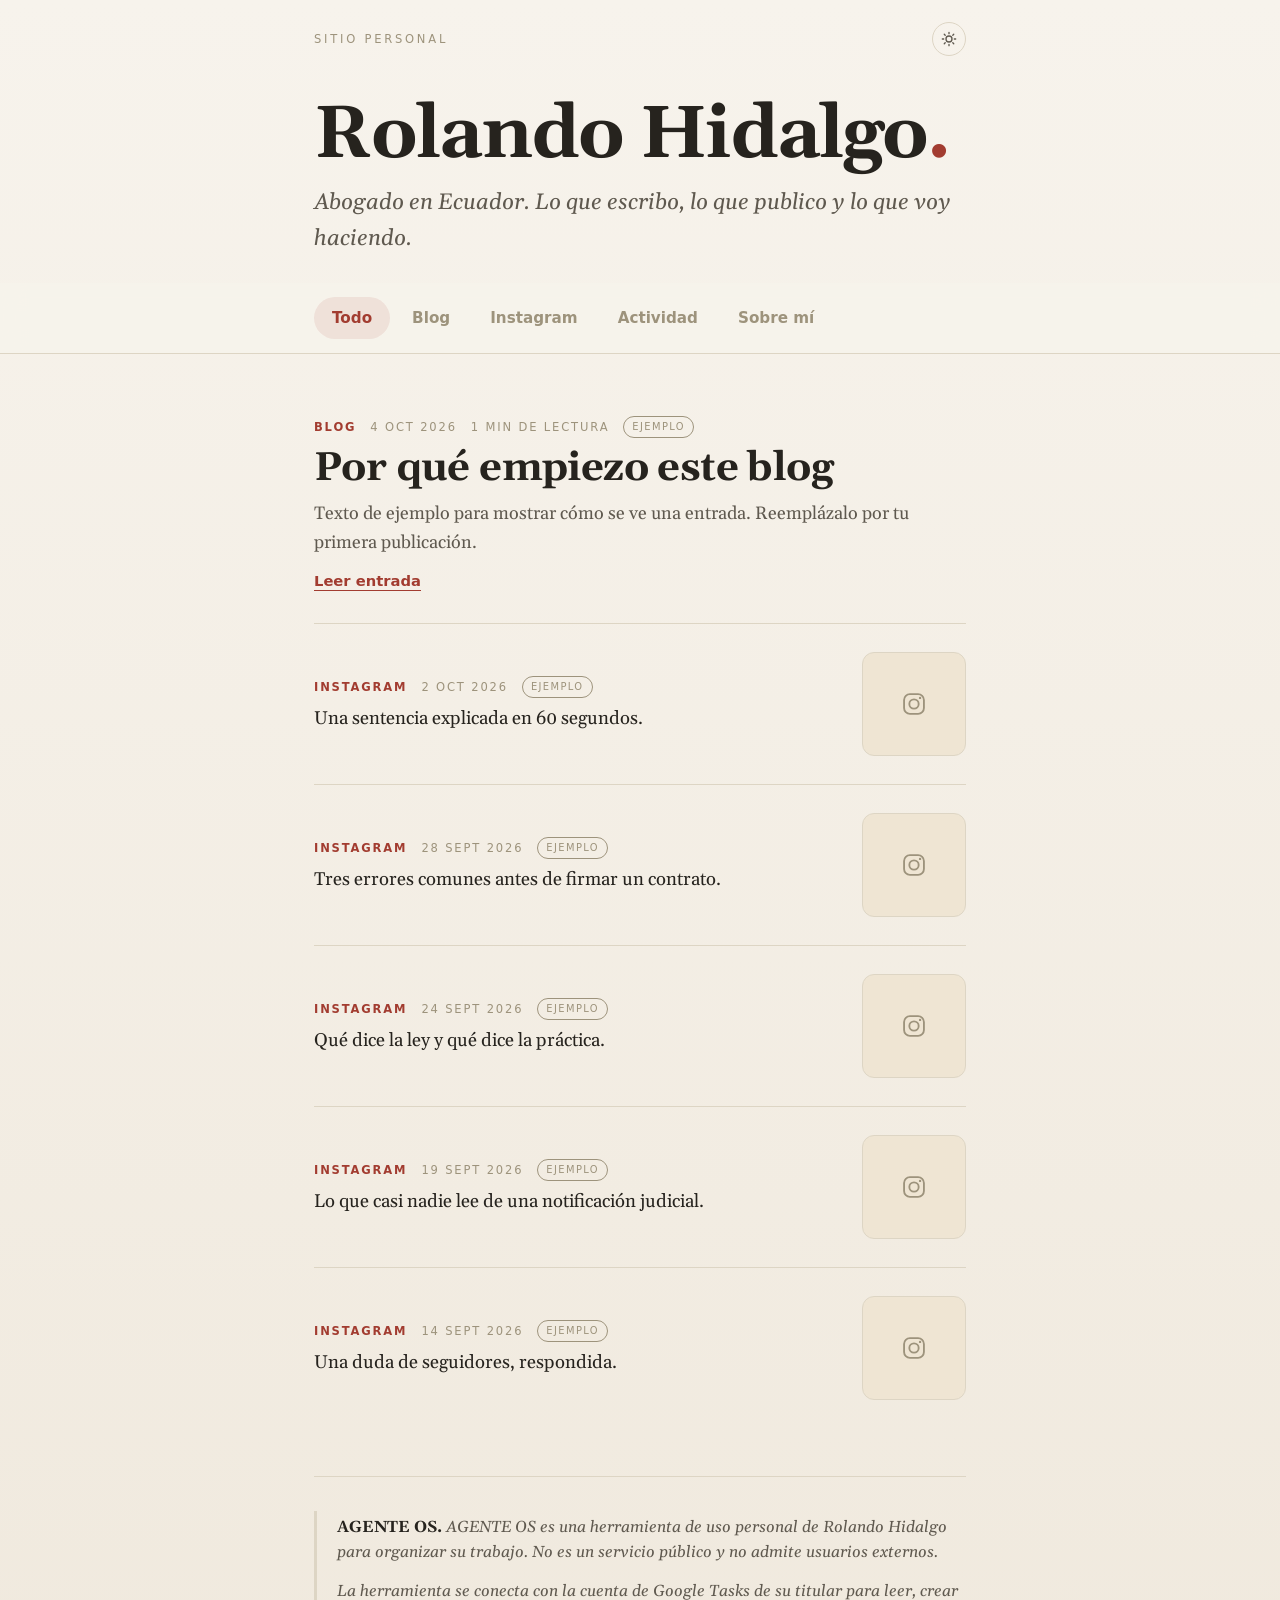
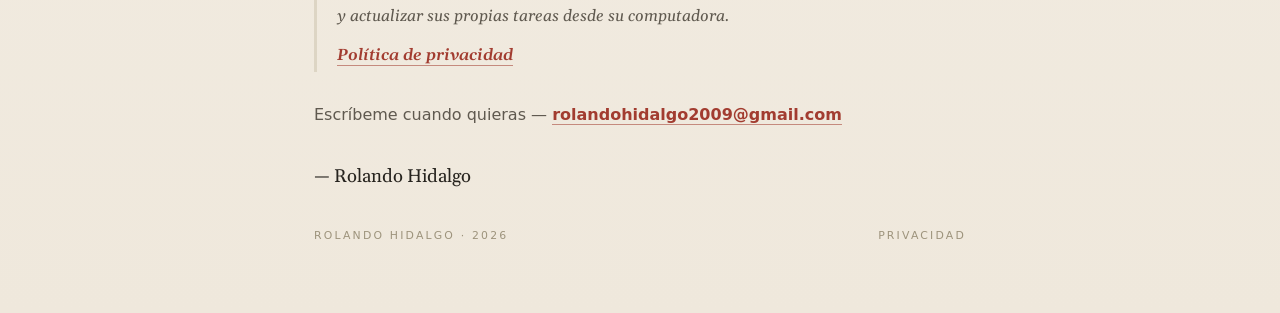
==== commit 673c438d: "Nueva identidad visual: columna de carta, paleta crema y rojo, blog e Instagram protagonistas Adopta" ====
--- a/index.html
+++ b/index.html
@@ -4,141 +4,98 @@
 <meta charset="utf-8">
 <meta name="viewport" content="width=device-width, initial-scale=1">
 <title>Rolando Hidalgo</title>
-<meta name="description" content="Sitio personal de Rolando Hidalgo, abogado en Ecuador: mis publicaciones de Instagram, mi actividad reciente y mi blog.">
-<meta name="theme-color" content="#0e1311">
+<meta name="description" content="Sitio personal de Rolando Hidalgo, abogado en Ecuador: mi blog, mis publicaciones de Instagram y mi actividad reciente.">
+<meta name="theme-color" content="#f7f3ec">
 <meta property="og:title" content="Rolando Hidalgo">
-<meta property="og:description" content="Mis publicaciones, mi actividad reciente y mi blog.">
+<meta property="og:description" content="Mi blog, mis publicaciones y mi actividad reciente.">
 <meta property="og:type" content="website">
-<link rel="icon" href="data:image/svg+xml,%3Csvg xmlns=%27http://www.w3.org/2000/svg%27 viewBox=%270 0 32 32%27%3E%3Crect width=%2732%27 height=%2732%27 rx=%278%27 fill=%27%230e1311%27/%3E%3Ctext x=%2716%27 y=%2722%27 font-size=%2716%27 font-family=%27sans-serif%27 font-weight=%27800%27 fill=%27%235fcfa8%27 text-anchor=%27middle%27%3ERH%3C/text%3E%3C/svg%3E">
+<link rel="icon" href="data:image/svg+xml,%3Csvg xmlns=%27http://www.w3.org/2000/svg%27 viewBox=%270 0 32 32%27%3E%3Crect width=%2732%27 height=%2732%27 rx=%278%27 fill=%27%23f7f3ec%27/%3E%3Ctext x=%2715%27 y=%2723%27 font-size=%2722%27 font-family=%27Georgia,serif%27 font-weight=%27700%27 fill=%27%2326231e%27 text-anchor=%27middle%27%3ER%3C/text%3E%3Ccircle cx=%2725%27 cy=%2723%27 r=%272.6%27 fill=%27%23a23c30%27/%3E%3C/svg%3E">
 <link rel="preconnect" href="https://fonts.googleapis.com">
 <link rel="preconnect" href="https://fonts.gstatic.com" crossorigin>
-<link rel="stylesheet" href="https://fonts.googleapis.com/css2?family=Bricolage+Grotesque:opsz,wght@12..96,400;12..96,600;12..96,800&family=IBM+Plex+Mono:wght@400;500&family=Newsreader:ital,opsz,wght@0,6..72,400;1,6..72,400&display=swap">
+<link rel="stylesheet" href="https://fonts.googleapis.com/css2?family=Gelasio:ital,wght@0,400;0,700;1,400&display=swap">
 <link rel="stylesheet" href="assets/style.css">
 </head>
 <body>
-<div class="progress" id="progress" aria-hidden="true"></div>
+<div class="col">
+  <div class="topbar">
+    <p class="label">Sitio personal</p>
+    <button class="theme" id="theme" type="button" aria-label="Cambiar tema claro u oscuro">
+      <svg viewBox="0 0 24 24" width="16" height="16" fill="none" stroke="currentColor" stroke-width="2" stroke-linecap="round" aria-hidden="true"><circle cx="12" cy="12" r="4.5"/><path d="M12 2v2M12 20v2M4.9 4.9l1.4 1.4M17.7 17.7l1.4 1.4M2 12h2M20 12h2M4.9 19.1l1.4-1.4M17.7 6.3l1.4-1.4"/></svg>
+    </button>
+  </div>
+  <header class="hero">
+    <h1 class="title">Rolando Hidalgo<span class="dot">.</span></h1>
+    <p class="tagline">Abogado en Ecuador. Lo que escribo, lo que publico y lo que voy haciendo.</p>
+  </header>
+</div>
 
-<header class="nav" id="nav">
-  <a class="brand" href="#inicio" aria-label="Rolando Hidalgo, inicio">RH<span>.</span></a>
-  <nav aria-label="Principal">
-    <ul>
-      <li><a href="#instagram" data-spy>Instagram</a></li>
-      <li><a href="#actividad" data-spy>Actividad</a></li>
-      <li><a href="#blog" data-spy>Blog</a></li>
-      <li><a href="#sobre-mi" data-spy>Sobre mí</a></li>
-      <li><a href="#contacto" data-spy>Contacto</a></li>
-    </ul>
-  </nav>
-  <button class="theme" id="theme" type="button" aria-label="Cambiar tema claro u oscuro">
-    <svg viewBox="0 0 24 24" width="18" height="18" fill="none" stroke="currentColor" stroke-width="2" stroke-linecap="round" aria-hidden="true"><circle cx="12" cy="12" r="4.5"/><path d="M12 2v2M12 20v2M4.9 4.9l1.4 1.4M17.7 17.7l1.4 1.4M2 12h2M20 12h2M4.9 19.1l1.4-1.4M17.7 6.3l1.4-1.4"/></svg>
-  </button>
-</header>
+<div class="tabs-bar">
+  <div class="col">
+    <nav class="tabs" role="tablist" aria-label="Secciones">
+      <a class="tab" role="tab" href="#todo" data-view="todo" aria-selected="true">Todo</a>
+      <a class="tab" role="tab" href="#blog" data-view="blog" aria-selected="false">Blog</a>
+      <a class="tab" role="tab" href="#instagram" data-view="instagram" aria-selected="false">Instagram</a>
+      <a class="tab" role="tab" href="#actividad" data-view="actividad" aria-selected="false">Actividad</a>
+      <a class="tab" role="tab" href="#sobre-mi" data-view="sobre-mi" aria-selected="false">Sobre mí</a>
+    </nav>
+    <p class="hint">Desliza para elegir sección</p>
+  </div>
+</div>
 
-<main>
-  <section class="hero" id="inicio">
-    <div class="wrap">
-      <p class="eyebrow">Hola, soy</p>
-      <h1>Rolando<br>Hidalgo<span class="dot">.</span></h1>
-      <p class="lead">Abogado en Ecuador. Aquí dejo lo que publico, lo que voy haciendo y lo que escribo cuando una idea necesita más de un video.</p>
-      <div id="now"></div>
-      <div class="cta">
-        <a class="btn primary" href="#instagram">Ver lo último</a>
-        <a class="btn" href="#blog">Leer el blog</a>
-      </div>
-    </div>
+<main class="col">
+  <section class="view show" id="v-todo" role="tabpanel" aria-label="Todo">
+    <div class="feed" id="all"><p class="empty">Cargando…</p></div>
   </section>
 
-  <section id="instagram">
-    <div class="wrap">
-      <div class="sec-head">
-        <div>
-          <p class="eyebrow">Publicaciones</p>
-          <h2>Instagram</h2>
-        </div>
-        <a class="more" id="ig-follow" href="#" target="_blank" rel="noopener noreferrer" hidden></a>
-        <div class="reel-nav">
-          <button type="button" id="reel-prev" aria-label="Anteriores">←</button>
-          <button type="button" id="reel-next" aria-label="Siguientes">→</button>
-        </div>
-      </div>
-      <div class="reel-wrap">
-        <div class="reel" id="reel" tabindex="0" aria-label="Publicaciones de Instagram">
-          <p class="empty">Cargando publicaciones…</p>
-        </div>
-      </div>
-    </div>
+  <section class="view" id="v-blog" role="tabpanel" aria-label="Blog" hidden>
+    <p class="eyebrow view-head">Blog</p>
+    <p class="view-lead">Lo que no cabe en un video.</p>
+    <div class="feed" id="posts"></div>
   </section>
 
-  <section id="actividad">
-    <div class="wrap">
-      <div class="sec-head">
-        <div>
-          <p class="eyebrow">Lo reciente</p>
-          <h2>Actividad</h2>
-        </div>
-      </div>
-      <ul class="feed" id="feed"><li class="empty">Cargando actividad…</li></ul>
-    </div>
+  <section class="view" id="v-instagram" role="tabpanel" aria-label="Instagram" hidden>
+    <p class="eyebrow view-head">Instagram</p>
+    <p class="view-lead">Mis publicaciones, en un solo lugar. <a class="link" id="ig-follow" href="#" target="_blank" rel="noopener noreferrer" hidden></a></p>
+    <div class="grid" id="grid"></div>
   </section>
 
-  <section id="blog">
-    <div class="wrap">
-      <div class="sec-head">
-        <div>
-          <p class="eyebrow">Escritos largos</p>
-          <h2>Blog</h2>
-        </div>
-      </div>
-      <ul class="posts" id="posts"><li class="empty">Cargando entradas…</li></ul>
-    </div>
+  <section class="view" id="v-actividad" role="tabpanel" aria-label="Actividad" hidden>
+    <p class="eyebrow view-head">Actividad</p>
+    <p class="view-lead">Lo más reciente, de lo más nuevo a lo más antiguo.</p>
+    <div id="activity"></div>
   </section>
 
-  <section id="sobre-mi">
-    <div class="wrap about">
-      <div>
-        <div class="sec-head"><div><p class="eyebrow">Sobre mí</p><h2>Rigor técnico, lenguaje claro.</h2></div></div>
-        <div class="prose">
-          <p>Soy abogado y ejerzo en Ecuador. Me interesa entender a fondo la norma, el precedente y el problema real de cada persona antes de opinar.</p>
-          <p>Estudio y comento decisiones judiciales, y las convierto en contenido para quien no es abogado. Este sitio reúne todo eso en un solo lugar.</p>
-        </div>
-      </div>
-      <dl class="facts">
-        <div><dt>Profesión</dt><dd>Abogado</dd></div>
-        <div><dt>País</dt><dd>Ecuador</dd></div>
-        <div><dt>Escribo sobre</dt><dd>Derecho, justicia y leyes</dd></div>
-        <div><dt>Idioma</dt><dd>Español</dd></div>
-      </dl>
+  <section class="view" id="v-sobre-mi" role="tabpanel" aria-label="Sobre mí" hidden>
+    <p class="eyebrow view-head">Sobre mí</p>
+    <p class="view-lead">Rigor técnico, lenguaje claro.</p>
+    <div class="prose">
+      <p>Soy abogado y ejerzo en Ecuador. Me interesa entender a fondo la norma, el precedente y el problema real de cada persona antes de opinar.</p>
+      <p>Estudio y comento decisiones judiciales, y las convierto en contenido para quien no es abogado. Este sitio reúne todo eso en un solo lugar.</p>
     </div>
+    <dl class="facts">
+      <div><dt>Profesión</dt><dd>Abogado</dd></div>
+      <div><dt>País</dt><dd>Ecuador</dd></div>
+      <div><dt>Escribo sobre</dt><dd>Derecho, justicia y leyes</dd></div>
+      <div><dt>Idioma</dt><dd>Español</dd></div>
+    </dl>
   </section>
 
-  <section id="proyecto">
-    <div class="wrap">
-      <div class="sec-head"><div><p class="eyebrow">Proyecto personal</p><h2>AGENTE OS</h2></div></div>
-      <div class="panel">
-        <p>AGENTE OS es una herramienta de uso personal de Rolando Hidalgo para organizar su trabajo. No es un servicio público y no admite usuarios externos.</p>
-        <p>La herramienta se conecta con la cuenta de Google Tasks de su titular para leer, crear y actualizar sus propias tareas desde su computadora.</p>
-        <p><a class="link" href="privacidad.html">Política de privacidad →</a></p>
-      </div>
-    </div>
-  </section>
-
-  <section id="contacto" class="contact">
-    <div class="wrap">
-      <p class="eyebrow">Contacto</p>
-      <h2>Escríbeme.</h2>
-      <p><a class="mail" id="mail" href="mailto:rolandohidalgo2009@gmail.com">rolandohidalgo2009@gmail.com</a></p>
-      <div class="socials" id="socials"></div>
+  <section class="closing" id="proyecto">
+    <hr class="rule" style="margin-bottom:34px">
+    <blockquote class="quote">
+      <p><strong>AGENTE OS.</strong> AGENTE OS es una herramienta de uso personal de Rolando Hidalgo para organizar su trabajo. No es un servicio público y no admite usuarios externos.</p>
+      <p>La herramienta se conecta con la cuenta de Google Tasks de su titular para leer, crear y actualizar sus propias tareas desde su computadora.</p>
+      <p><a class="link" href="privacidad.html">Política de privacidad</a></p>
+    </blockquote>
+    <p class="kind-words" id="contacto">Escríbeme cuando quieras — <a id="mail" href="mailto:rolandohidalgo2009@gmail.com">rolandohidalgo2009@gmail.com</a><span id="socials"></span></p>
+    <p class="sign">— Rolando Hidalgo</p>
+    <div class="foot-note">
+      <span>Rolando Hidalgo · <span id="year">2026</span></span>
+      <a href="privacidad.html">Privacidad</a>
     </div>
   </section>
 </main>
 
-<footer class="foot">
-  <div class="wrap">
-    <span>© <span id="year">2026</span> Rolando Hidalgo</span>
-    <a href="privacidad.html">Política de privacidad</a>
-  </div>
-</footer>
-
 <script src="assets/main.js"></script>
 </body>
 </html>
--- a/assets/style.css
+++ b/assets/style.css
@@ -1,44 +1,48 @@
-/* Layout: una sola columna editorial tipo "feed". Portada corta, y debajo
-   Instagram (carrusel), actividad (línea de tiempo), blog (lista) y datos personales. */
+/* Layout: una sola columna angosta y centrada (estilo carta). Arriba el nombre,
+   debajo píldoras que cambian la vista (Todo, Blog, Instagram, Actividad, Sobre mí),
+   y al final un bloque fijo con el proyecto AGENTE OS, el contacto y la firma. */
 :root {
-  --bg: #f1f3ef;
-  --surface: #fafbf8;
-  --text: #131816;
-  --muted: #58625d;
-  --line: #d9ddd5;
-  --accent: #1b6b57;
+  --bg: #f7f3ec;
+  --bg2: #efe8dc;
+  --card: #fbf9f4;
+  --ink: #26231e;
+  --muted: #5f594f;
+  --tan: #9d937c;
+  --rule: #ddd5c4;
+  --accent: #a23c30;
   --accent-ink: #ffffff;
-  --accent-soft: #dcebe4;
-  --t1: #d8e6de;
-  --t2: #dbe3ee;
-  --t3: #eadfe0;
-  --t4: #e6e5cf;
-  --maxw: 1080px;
+  --pill: #efe1d9;
+  --t1: #efe5d3;
+  --t2: #ecd9d0;
+  --t3: #e4e0cd;
+  --t4: #e6dde3;
+  --col: 700px;
   --ease: cubic-bezier(.22, .8, .24, 1);
-  --f-display: "Bricolage Grotesque", "Segoe UI", system-ui, sans-serif;
-  --f-read: "Newsreader", Georgia, "Times New Roman", serif;
-  --f-mono: "IBM Plex Mono", ui-monospace, "SF Mono", Menlo, monospace;
+  --serif: Georgia, Gelasio, "Times New Roman", serif;
+  --sans: "Segoe UI", system-ui, -apple-system, Roboto, "Helvetica Neue", sans-serif;
 }
 :root[data-theme="dark"] {
-  --bg: #0e1311;
-  --surface: #151b18;
-  --text: #e9ece8;
-  --muted: #98a39d;
-  --line: #242d29;
-  --accent: #5fcfa8;
-  --accent-ink: #0e1311;
-  --accent-soft: #19332b;
-  --t1: #1a2e27;
-  --t2: #1a2433;
-  --t3: #2c2024;
-  --t4: #2b2a18;
+  --bg: #1b1815;
+  --bg2: #14120f;
+  --card: #211d19;
+  --ink: #efe9de;
+  --muted: #b3ab9b;
+  --tan: #8c8472;
+  --rule: #342f27;
+  --accent: #e0806e;
+  --accent-ink: #1b1815;
+  --pill: #3a2622;
+  --t1: #2a241c;
+  --t2: #33231f;
+  --t3: #25271d;
+  --t4: #2b2330;
   color-scheme: dark;
 }
 @media (prefers-color-scheme: dark) {
   :root:not([data-theme="light"]) {
-    --bg: #0e1311; --surface: #151b18; --text: #e9ece8; --muted: #98a39d;
-    --line: #242d29; --accent: #5fcfa8; --accent-ink: #0e1311; --accent-soft: #19332b;
-    --t1: #1a2e27; --t2: #1a2433; --t3: #2c2024; --t4: #2b2a18;
+    --bg: #1b1815; --bg2: #14120f; --card: #211d19; --ink: #efe9de; --muted: #b3ab9b;
+    --tan: #8c8472; --rule: #342f27; --accent: #e0806e; --accent-ink: #1b1815; --pill: #3a2622;
+    --t1: #2a241c; --t2: #33231f; --t3: #25271d; --t4: #2b2330;
     color-scheme: dark;
   }
 }
@@ -46,184 +50,151 @@
 @view-transition { navigation: auto; }
 
 * { box-sizing: border-box; }
-html { scroll-behavior: smooth; scroll-padding-top: 76px; }
+html { scroll-behavior: smooth; }
 body {
   margin: 0;
-  font-family: var(--f-display);
-  background: var(--bg);
-  color: var(--text);
+  min-height: 100vh;
+  font-family: var(--serif);
+  background-color: var(--bg);
+  background-image: linear-gradient(180deg, var(--bg) 0, var(--bg2) 100%);
+  color: var(--ink);
   line-height: 1.6;
   -webkit-font-smoothing: antialiased;
   overflow-x: clip;
-  transition: background .4s var(--ease), color .4s var(--ease);
 }
 a { color: inherit; text-decoration: none; }
 :focus-visible { outline: 2px solid var(--accent); outline-offset: 3px; border-radius: 4px; }
-.wrap { max-width: var(--maxw); margin: 0 auto; padding-inline: 24px; }
-section { padding-block: clamp(48px, 8vw, 96px); }
+.col { max-width: var(--col); margin: 0 auto; padding-inline: 24px; }
 .muted { color: var(--muted); }
-.mono { font-family: var(--f-mono); font-size: .8rem; letter-spacing: .02em; }
-
-/* progreso y nav */
-.progress { position: fixed; top: 0; left: 0; height: 2px; width: 100%; background: var(--accent); transform-origin: 0 50%; transform: scaleX(0); z-index: 60; }
-.nav {
-  position: fixed; inset: 0 0 auto 0; z-index: 50; height: 64px;
-  display: flex; align-items: center; justify-content: space-between; gap: 16px;
-  padding-inline: clamp(16px, 4vw, 40px);
-  border-bottom: 1px solid transparent;
-  transition: background .3s var(--ease), border-color .3s var(--ease);
-}
-.nav.scrolled {
-  background: color-mix(in srgb, var(--bg) 80%, transparent);
-  backdrop-filter: saturate(160%) blur(14px);
-  -webkit-backdrop-filter: saturate(160%) blur(14px);
-  border-color: var(--line);
-}
-.brand { font-weight: 800; letter-spacing: -.03em; font-size: 1.3rem; }
-.brand span { color: var(--accent); }
-.nav ul { display: flex; gap: 2px; list-style: none; margin: 0; padding: 0; }
-.nav ul a { display: block; padding: 8px 14px; border-radius: 999px; font-size: .9rem; color: var(--muted); transition: color .2s, background .2s; }
-.nav ul a:hover { color: var(--text); }
-.nav ul a.active { color: var(--text); background: var(--accent-soft); }
-.theme { background: none; border: 1px solid var(--line); color: var(--text); width: 38px; height: 38px; border-radius: 50%; display: grid; place-items: center; cursor: pointer; transition: transform .3s var(--ease), border-color .2s; }
-.theme:hover { border-color: var(--accent); transform: rotate(25deg); }
-
-/* portada */
-.hero { padding-top: clamp(112px, 16vw, 168px); padding-bottom: clamp(40px, 6vw, 72px); }
-.eyebrow { font-family: var(--f-mono); font-size: .78rem; letter-spacing: .14em; text-transform: uppercase; color: var(--accent); margin: 0 0 14px; }
-h1 { font-size: clamp(2.8rem, 9.5vw, 6.6rem); line-height: .96; letter-spacing: -.045em; margin: 0 0 24px; font-weight: 800; text-wrap: balance; }
-h1 .dot { color: var(--accent); }
-h2 { font-size: clamp(1.6rem, 3.6vw, 2.4rem); line-height: 1.1; letter-spacing: -.03em; margin: 0; font-weight: 700; text-wrap: balance; }
-.lead { font-size: clamp(1.05rem, 2vw, 1.3rem); color: var(--muted); max-width: 46ch; margin: 0 0 28px; }
-.now { display: inline-flex; align-items: center; gap: 10px; max-width: 100%; padding: 8px 16px 8px 12px; border: 1px solid var(--line); border-radius: 999px; background: var(--surface); font-size: .9rem; margin-bottom: 28px; transition: border-color .2s, transform .25s var(--ease); }
-a.now:hover { border-color: var(--accent); transform: translateY(-2px); }
-.now b { font-weight: 600; white-space: nowrap; }
-.now span.t { overflow: hidden; text-overflow: ellipsis; white-space: nowrap; color: var(--muted); min-width: 0; }
-.pulse { flex: none; width: 8px; height: 8px; border-radius: 50%; background: var(--accent); box-shadow: 0 0 0 0 var(--accent); animation: pulse 2.2s infinite; }
-@keyframes pulse { 70% { box-shadow: 0 0 0 9px transparent; } 100% { box-shadow: 0 0 0 0 transparent; } }
-
-.cta { display: flex; flex-wrap: wrap; gap: 12px; }
-.btn { display: inline-block; padding: 12px 22px; border-radius: 999px; border: 1px solid var(--line); background: transparent; color: var(--text); font: inherit; font-weight: 600; font-size: .93rem; cursor: pointer; transition: transform .25s var(--ease), border-color .2s, box-shadow .25s; }
-.btn:hover { transform: translateY(-2px); border-color: var(--accent); }
-.btn.primary { background: var(--accent); color: var(--accent-ink); border-color: var(--accent); }
-.btn.primary:hover { box-shadow: 0 10px 28px -10px var(--accent); }
-
-/* cabecera de sección */
-.sec-head { display: flex; align-items: baseline; justify-content: space-between; gap: 16px; flex-wrap: wrap; margin-bottom: 28px; }
-.sec-head .eyebrow { margin: 0 0 8px; }
-.more { color: var(--accent); font-weight: 600; font-size: .95rem; }
-.more:hover { text-decoration: underline; }
-section + section { border-top: 1px solid var(--line); }
-
-/* instagram: carrusel */
-.reel-wrap { position: relative; }
-.reel { display: flex; gap: 16px; overflow-x: auto; scroll-snap-type: x mandatory; --gutter: max(24px, calc(50vw - var(--maxw) / 2 + 24px)); scroll-padding-inline: var(--gutter); padding: 4px var(--gutter) 12px; margin-inline: calc(50% - 50vw); scrollbar-width: none; overscroll-behavior-x: contain; -webkit-overflow-scrolling: touch; }
-.reel::-webkit-scrollbar { display: none; }
-.tile { position: relative; flex: none; width: clamp(220px, 26vw, 280px); aspect-ratio: 4 / 5; border-radius: 16px; overflow: hidden; scroll-snap-align: start; display: flex; flex-direction: column; justify-content: space-between; padding: 18px; background: var(--t1); border: 1px solid var(--line); transition: transform .4s var(--ease), box-shadow .4s var(--ease); isolation: isolate; }
+
+/* barra superior y portada */
+.topbar { display: flex; align-items: center; justify-content: space-between; gap: 12px; padding-block: 22px 0; }
+.label, .eyebrow { font-family: var(--sans); font-size: .72rem; letter-spacing: .24em; text-transform: uppercase; color: var(--tan); margin: 0; }
+a.label:hover { color: var(--accent); }
+.theme { background: none; border: 1px solid var(--rule); color: var(--muted); width: 34px; height: 34px; border-radius: 50%; display: grid; place-items: center; cursor: pointer; transition: color .2s, border-color .2s; }
+.theme:hover { color: var(--accent); border-color: var(--accent); }
+.hero { padding-block: 28px 26px; }
+.title { font-size: clamp(2.7rem, 10vw, 4.6rem); line-height: 1.02; letter-spacing: -.025em; margin: 14px 0 12px; font-weight: 700; text-wrap: balance; }
+.title .dot { color: var(--accent); }
+.tagline { font-style: italic; font-size: clamp(1.15rem, 3vw, 1.4rem); color: var(--muted); margin: 0; }
+.rule { border: 0; border-top: 1px solid var(--rule); margin: 0; }
+
+/* píldoras */
+.tabs-bar { position: sticky; top: 0; z-index: 20; padding-top: env(safe-area-inset-top, 0px); background: color-mix(in srgb, var(--bg) 90%, transparent); backdrop-filter: blur(12px); -webkit-backdrop-filter: blur(12px); border-bottom: 1px solid var(--rule); }
+.tabs { display: flex; gap: 4px; overflow-x: auto; scrollbar-width: none; padding-block: 14px; -webkit-mask-image: linear-gradient(90deg, #000 calc(100% - 28px), transparent); mask-image: linear-gradient(90deg, #000 calc(100% - 28px), transparent); }
+.tabs::-webkit-scrollbar { display: none; }
+.tab { flex: none; font-family: var(--sans); font-weight: 600; font-size: .95rem; padding: 9px 18px; border-radius: 999px; color: var(--tan); white-space: nowrap; transition: color .2s, background .25s var(--ease); }
+.tab:hover { color: var(--ink); }
+.tab[aria-selected="true"] { background: var(--pill); color: var(--accent); }
+.hint { display: none; font-family: var(--sans); font-size: .66rem; letter-spacing: .22em; text-transform: uppercase; color: var(--tan); text-align: center; margin: 0; padding-bottom: 12px; }
+
+/* vistas */
+.view { padding-block: 34px 8px; }
+.view[hidden] { display: none; }
+.view.show { animation: fade .45s var(--ease); }
+@keyframes fade { from { opacity: 0; transform: translateY(10px); } to { opacity: 1; transform: none; } }
+.view.show .item, .view.show .tile, .view.show .row { animation: rise .6s var(--ease) both; animation-delay: calc(var(--i, 0) * 55ms); }
+@keyframes rise { from { opacity: 0; transform: translateY(16px); } to { opacity: 1; transform: none; } }
+.view-head { margin: 0 0 6px; }
+.view-lead { font-style: italic; color: var(--muted); margin: 0 0 22px; font-size: 1.08rem; }
+.empty { padding: 22px; border: 1px dashed var(--rule); border-radius: 12px; color: var(--muted); font-style: italic; margin: 0; }
+
+.meta { display: flex; flex-wrap: wrap; align-items: center; gap: 6px 14px; margin: 0 0 8px; font-family: var(--sans); font-size: .72rem; letter-spacing: .16em; text-transform: uppercase; color: var(--tan); }
+.meta .kind { color: var(--accent); font-weight: 600; }
+.chip { font-family: var(--sans); font-size: .62rem; letter-spacing: .14em; text-transform: uppercase; padding: 2px 8px; border-radius: 999px; border: 1px solid currentColor; color: var(--tan); }
+
+/* feed: entradas del blog y publicaciones */
+.feed { display: flex; flex-direction: column; }
+.item { display: block; padding-block: 28px; border-bottom: 1px solid var(--rule); }
+.item:last-child { border-bottom: 0; }
+.item.blog h3 { font-size: clamp(1.5rem, 4.4vw, 1.95rem); line-height: 1.15; letter-spacing: -.015em; margin: 0 0 8px; font-weight: 700; text-wrap: balance; transition: color .2s; }
+.item.blog.lead h3 { font-size: clamp(1.9rem, 6vw, 2.5rem); }
+.item.blog .sum { margin: 0 0 12px; font-size: 1.12rem; color: var(--muted); max-width: 56ch; }
+.go { font-family: var(--sans); font-size: .92rem; font-weight: 600; color: var(--accent); border-bottom: 1.5px solid var(--accent); padding-bottom: 1px; }
+a.item:hover h3 { color: var(--accent); }
+.item.ig { display: grid; grid-template-columns: 1fr 104px; gap: 20px; align-items: center; }
+.item.ig .cap { margin: 0; font-size: 1.15rem; line-height: 1.4; }
+.thumb { position: relative; width: 104px; aspect-ratio: 1; border-radius: 12px; overflow: hidden; background: var(--t1); border: 1px solid var(--rule); display: grid; place-items: center; color: var(--tan); transition: transform .4s var(--ease); }
+a.item.ig:hover .thumb { transform: rotate(-3deg) scale(1.04); }
+.thumb img { position: absolute; inset: 0; width: 100%; height: 100%; object-fit: cover; }
+.thumb svg { width: 28px; height: 28px; }
+
+/* Instagram: cuadrícula */
+.grid { display: grid; grid-template-columns: repeat(auto-fill, minmax(190px, 1fr)); gap: 14px; }
+.tile { position: relative; aspect-ratio: 4 / 5; border-radius: 14px; overflow: hidden; display: flex; flex-direction: column; justify-content: space-between; padding: 16px; background: var(--t1); border: 1px solid var(--rule); isolation: isolate; transition: transform .4s var(--ease), box-shadow .4s var(--ease); }
 .tile:nth-child(4n+2) { background: var(--t2); }
 .tile:nth-child(4n+3) { background: var(--t3); }
 .tile:nth-child(4n+4) { background: var(--t4); }
-a.tile:hover, div.tile:hover { transform: translateY(-6px); box-shadow: 0 26px 44px -30px rgba(0,0,0,.45); }
+a.tile:hover, div.tile:hover { transform: translateY(-5px); box-shadow: 0 22px 36px -26px rgba(60, 40, 20, .5); }
 .tile img { position: absolute; inset: 0; width: 100%; height: 100%; object-fit: cover; z-index: -1; }
 .tile.has-img { color: #fff; }
-.tile.has-img::after { content: ""; position: absolute; inset: 0; z-index: -1; background: linear-gradient(to top, rgba(0,0,0,.72), transparent 55%); }
-.tile .cap { font-size: 1.12rem; line-height: 1.25; font-weight: 600; letter-spacing: -.015em; text-wrap: balance; margin: 0; }
-.tile .meta { display: flex; justify-content: space-between; align-items: center; gap: 8px; font-family: var(--f-mono); font-size: .74rem; opacity: .85; }
-.chip { font-family: var(--f-mono); font-size: .68rem; letter-spacing: .08em; text-transform: uppercase; padding: 3px 8px; border-radius: 999px; border: 1px solid currentColor; opacity: .7; white-space: nowrap; }
-.tile .top { display: flex; justify-content: flex-start; min-height: 22px; }
-.reel-nav { display: flex; gap: 8px; }
-.reel-nav button { width: 38px; height: 38px; border-radius: 50%; border: 1px solid var(--line); background: var(--surface); color: var(--text); cursor: pointer; font-size: 1rem; transition: border-color .2s, transform .2s var(--ease); }
-.reel-nav button:hover { border-color: var(--accent); transform: scale(1.06); }
-.empty { padding: 28px; border: 1px dashed var(--line); border-radius: 14px; color: var(--muted); }
+.tile.has-img::after { content: ""; position: absolute; inset: 0; z-index: -1; background: linear-gradient(to top, rgba(0,0,0,.7), transparent 60%); }
+.tile .cap { margin: 0; font-size: 1.05rem; line-height: 1.3; font-weight: 700; text-wrap: balance; }
+.tile .foot { display: flex; justify-content: space-between; gap: 8px; font-family: var(--sans); font-size: .68rem; letter-spacing: .12em; text-transform: uppercase; opacity: .75; }
+.tile .top { min-height: 18px; }
 
 /* actividad */
-.feed { list-style: none; margin: 0; padding: 0; position: relative; }
-.feed::before { content: ""; position: absolute; left: 4px; top: 8px; bottom: 8px; width: 1px; background: var(--line); }
-.feed li { position: relative; display: grid; grid-template-columns: 120px 1fr; gap: 8px 20px; padding: 14px 0 14px 28px; }
-.feed li::before { content: ""; position: absolute; left: 0; top: 24px; width: 9px; height: 9px; border-radius: 50%; background: var(--bg); border: 2px solid var(--accent); transition: background .2s; }
-.feed li:hover::before { background: var(--accent); }
-.feed time { font-family: var(--f-mono); font-size: .8rem; color: var(--muted); padding-top: 4px; }
-.feed .body { display: flex; flex-wrap: wrap; align-items: baseline; gap: 6px 12px; min-width: 0; }
-.feed .body p { margin: 0; min-width: 0; }
-.feed .body a { color: var(--accent); font-weight: 600; }
-.feed .body a:hover { text-decoration: underline; }
-.feed .chip { color: var(--accent); }
-
-/* blog: lista */
-.posts { list-style: none; margin: 0; padding: 0; border-top: 1px solid var(--line); }
-.post-row { display: grid; grid-template-columns: 120px 1fr auto; gap: 8px 20px; align-items: baseline; padding: 22px 0; border-bottom: 1px solid var(--line); transition: padding .35s var(--ease); }
-.post-row:hover { padding-left: 12px; }
-.post-row time { font-family: var(--f-mono); font-size: .8rem; color: var(--muted); }
-.post-row h3 { margin: 0 0 4px; font-size: 1.35rem; letter-spacing: -.02em; line-height: 1.2; transition: color .2s; }
-.post-row:hover h3 { color: var(--accent); }
-.post-row p { margin: 0; color: var(--muted); font-family: var(--f-read); font-size: 1.05rem; max-width: 60ch; }
-.post-row .rt { font-family: var(--f-mono); font-size: .78rem; color: var(--muted); white-space: nowrap; }
+.row { display: grid; grid-template-columns: 112px 1fr; gap: 6px 18px; padding-block: 18px; border-bottom: 1px solid var(--rule); }
+.row:last-child { border-bottom: 0; }
+.row time { font-family: var(--sans); font-size: .72rem; letter-spacing: .14em; text-transform: uppercase; color: var(--tan); padding-top: 5px; }
+.row p { margin: 0; }
+.row .kind { font-family: var(--sans); font-size: .68rem; letter-spacing: .16em; text-transform: uppercase; color: var(--accent); font-weight: 600; display: block; margin-bottom: 2px; }
+.row a.go { margin-left: 10px; white-space: nowrap; }
 
 /* sobre mí */
-.about { display: grid; grid-template-columns: 1.3fr 1fr; gap: clamp(24px, 6vw, 80px); align-items: start; }
-.prose p { margin: 0 0 1.1em; font-family: var(--f-read); font-size: 1.2rem; line-height: 1.65; max-width: 60ch; }
-.facts { margin: 0; padding: 0; border-top: 1px solid var(--line); }
-.facts div { display: grid; grid-template-columns: 110px 1fr; gap: 12px; padding: 12px 0; border-bottom: 1px solid var(--line); }
-.facts dt { font-family: var(--f-mono); font-size: .76rem; letter-spacing: .08em; text-transform: uppercase; color: var(--muted); padding-top: 3px; }
+.prose p { margin: 0 0 1.1em; font-size: 1.2rem; line-height: 1.7; }
+.facts { margin: 28px 0 0; padding: 0; border-top: 1px solid var(--rule); }
+.facts div { display: grid; grid-template-columns: 120px 1fr; gap: 12px; padding: 12px 0; border-bottom: 1px solid var(--rule); }
+.facts dt { font-family: var(--sans); font-size: .7rem; letter-spacing: .18em; text-transform: uppercase; color: var(--tan); padding-top: 4px; }
 .facts dd { margin: 0; }
 
-/* proyecto */
-.panel { max-width: 680px; margin-top: 8px; background: var(--surface); border: 1px solid var(--line); border-radius: 14px; padding: 6px 26px; }
-.panel p { margin: 16px 0; }
-.link { color: var(--accent); font-weight: 600; }
-.link:hover { text-decoration: underline; }
-
-/* contacto */
-.contact h2 { font-size: clamp(2rem, 6vw, 3.6rem); letter-spacing: -.04em; margin-bottom: 18px; }
-.mail { display: inline-block; font-size: clamp(1.1rem, 3vw, 1.7rem); font-weight: 600; letter-spacing: -.02em; border-bottom: 2px solid var(--accent); padding-bottom: 2px; word-break: break-all; }
-.mail:hover { color: var(--accent); }
-.socials { display: flex; flex-wrap: wrap; gap: 10px; margin-top: 28px; }
-
-.foot { border-top: 1px solid var(--line); padding-block: 26px; font-size: .88rem; color: var(--muted); }
-.foot .wrap { display: flex; justify-content: space-between; gap: 12px; flex-wrap: wrap; }
-.foot a:hover { color: var(--text); }
-
-/* revelado */
-.js .reveal { opacity: 0; transform: translateY(22px); transition: opacity .8s var(--ease) var(--d, 0s), transform .8s var(--ease) var(--d, 0s); }
-.js .reveal.in { opacity: 1; transform: none; }
-
-/* página de lectura (blog y legal) */
-.doc { max-width: 680px; margin: 0 auto; padding: 120px 24px 80px; }
-.doc h1 { font-size: clamp(2rem, 6vw, 3rem); letter-spacing: -.03em; line-height: 1.05; margin-bottom: 8px; }
-.doc p { margin: 0 0 1.1em; }
-.doc a:not(.btn) { color: var(--accent); }
-.doc a:not(.btn):hover { text-decoration: underline; }
-.doc code { background: var(--surface); border: 1px solid var(--line); border-radius: 6px; padding: 1px 6px; font-size: .88em; word-break: break-all; }
-.article { max-width: 680px; margin: 0 auto; padding: 120px 24px 80px; }
-.article .back { font-family: var(--f-mono); font-size: .82rem; color: var(--muted); }
-.article .back:hover { color: var(--accent); }
-.article h1 { font-size: clamp(2.2rem, 7vw, 3.8rem); letter-spacing: -.04em; line-height: 1.02; margin: 20px 0 14px; }
-.article .byline { display: flex; flex-wrap: wrap; gap: 8px 16px; align-items: center; font-family: var(--f-mono); font-size: .8rem; color: var(--muted); padding-bottom: 28px; border-bottom: 1px solid var(--line); margin-bottom: 36px; }
-.article .byline .chip { color: var(--accent); }
-.md { font-family: var(--f-read); font-size: clamp(1.12rem, 2.2vw, 1.28rem); line-height: 1.72; }
-.md p { margin: 0 0 1.2em; }
-.md h2 { font-family: var(--f-display); font-size: 1.7rem; margin: 2em 0 .6em; }
-.md h3 { font-family: var(--f-display); font-size: 1.28rem; margin: 1.8em 0 .5em; }
-.md a { color: var(--accent); text-decoration: underline; text-underline-offset: 3px; }
-.md ul, .md ol { margin: 0 0 1.2em; padding-left: 1.4em; }
-.md li { margin-bottom: .35em; }
-.md blockquote { margin: 1.6em 0; padding: 4px 0 4px 20px; border-left: 3px solid var(--accent); color: var(--muted); font-style: italic; }
-.md code { font-family: var(--f-mono); font-size: .82em; background: var(--surface); border: 1px solid var(--line); border-radius: 5px; padding: 1px 6px; }
-.md hr { border: 0; border-top: 1px solid var(--line); margin: 2em 0; }
-.notice { margin-top: 36px; padding: 14px 18px; border: 1px dashed var(--line); border-radius: 12px; color: var(--muted); font-size: .92rem; }
-
-@media (max-width: 820px) {
-  .nav ul { display: none; }
-  .about { grid-template-columns: 1fr; }
-  .feed li { grid-template-columns: 1fr; padding-left: 24px; }
-  .feed li::before { top: 20px; }
-  .post-row { grid-template-columns: 1fr; gap: 4px; }
-  .post-row:hover { padding-left: 0; }
-  .reel-nav { display: none; }
+/* bloque final: proyecto, contacto, firma */
+.closing { padding-block: 40px 20px; }
+.quote { margin: 0 0 30px; padding: 4px 0 4px 20px; border-left: 3px solid var(--rule); color: var(--muted); font-style: italic; }
+.quote strong { color: var(--ink); font-style: normal; }
+.quote p { margin: 0 0 .8em; }
+.quote p:last-child { margin: 0; }
+.kind-words { font-family: var(--sans); color: var(--muted); margin: 0 0 34px; font-size: 1rem; }
+.link, .kind-words a { color: var(--accent); font-weight: 600; border-bottom: 1.5px solid color-mix(in srgb, var(--accent) 55%, transparent); transition: border-color .2s; }
+.link:hover, .kind-words a:hover { border-color: var(--accent); }
+.sep { margin-inline: .6em; color: var(--tan); }
+.sign { font-size: 1.15rem; margin: 0 0 28px; }
+.foot-note { font-family: var(--sans); font-size: .68rem; letter-spacing: .2em; text-transform: uppercase; color: var(--tan); padding-block: 8px 48px; display: flex; flex-wrap: wrap; gap: 6px 18px; justify-content: space-between; }
+.foot-note a:hover { color: var(--accent); }
+
+/* lectura: entradas del blog y política de privacidad */
+.article { padding-block: 34px 20px; }
+.article h1, .doc h1 { font-size: clamp(2.2rem, 7.5vw, 3.4rem); line-height: 1.06; letter-spacing: -.02em; margin: 14px 0 12px; font-weight: 700; text-wrap: balance; }
+.byline { display: flex; flex-wrap: wrap; gap: 6px 16px; align-items: center; font-family: var(--sans); font-size: .72rem; letter-spacing: .16em; text-transform: uppercase; color: var(--tan); padding-bottom: 26px; border-bottom: 1px solid var(--rule); margin-bottom: 34px; }
+.md { font-size: clamp(1.12rem, 2.4vw, 1.25rem); line-height: 1.75; }
+.md p { margin: 0 0 1.25em; }
+.md h2 { font-size: 1.65rem; line-height: 1.2; margin: 2em 0 .6em; font-weight: 700; }
+.md h3 { font-size: 1.28rem; margin: 1.8em 0 .5em; font-weight: 700; }
+.md a, .doc a:not(.btn) { color: var(--accent); font-weight: 600; border-bottom: 1.5px solid color-mix(in srgb, var(--accent) 55%, transparent); }
+.md a:hover, .doc a:not(.btn):hover { border-color: var(--accent); }
+.md ul, .md ol { margin: 0 0 1.25em; padding-left: 1.4em; }
+.md li { margin-bottom: .4em; }
+.md blockquote { margin: 1.6em 0; padding: 4px 0 4px 20px; border-left: 3px solid var(--rule); color: var(--muted); font-style: italic; }
+.md code, .doc code { font-family: ui-monospace, "SF Mono", Menlo, monospace; font-size: .8em; background: var(--card); border: 1px solid var(--rule); border-radius: 5px; padding: 1px 6px; word-break: break-all; }
+.md hr { border: 0; border-top: 1px solid var(--rule); margin: 2em 0; }
+.doc { padding-block: 34px 20px; }
+.doc p { margin: 0 0 1.15em; font-size: 1.1rem; }
+.notice { margin: 0; padding: 14px 18px; border: 1px dashed var(--rule); border-radius: 12px; color: var(--muted); font-style: italic; }
+.btn { display: inline-block; font-family: var(--sans); font-weight: 600; font-size: .9rem; padding: 9px 18px; border-radius: 999px; border: 1px solid var(--rule); color: var(--ink); transition: border-color .2s, color .2s; }
+.btn:hover { border-color: var(--accent); color: var(--accent); }
+
+@media (max-width: 560px) {
+  .hint { display: block; }
+  .item.ig { grid-template-columns: 1fr 84px; gap: 14px; }
+  .thumb { width: 84px; }
+  .row { grid-template-columns: 1fr; }
+  .grid { grid-template-columns: repeat(2, 1fr); gap: 10px; }
+  .tile { padding: 12px; }
+  .tile .cap { font-size: .95rem; }
+  .facts div { grid-template-columns: 1fr; gap: 2px; }
 }
 @media (prefers-reduced-motion: reduce) {
   html { scroll-behavior: auto; }
-  .js .reveal { opacity: 1; transform: none; transition: none; }
-  .pulse { animation: none; }
+  .view.show, .view.show .item, .view.show .tile, .view.show .row { animation: none; }
   @view-transition { navigation: none; }
 }
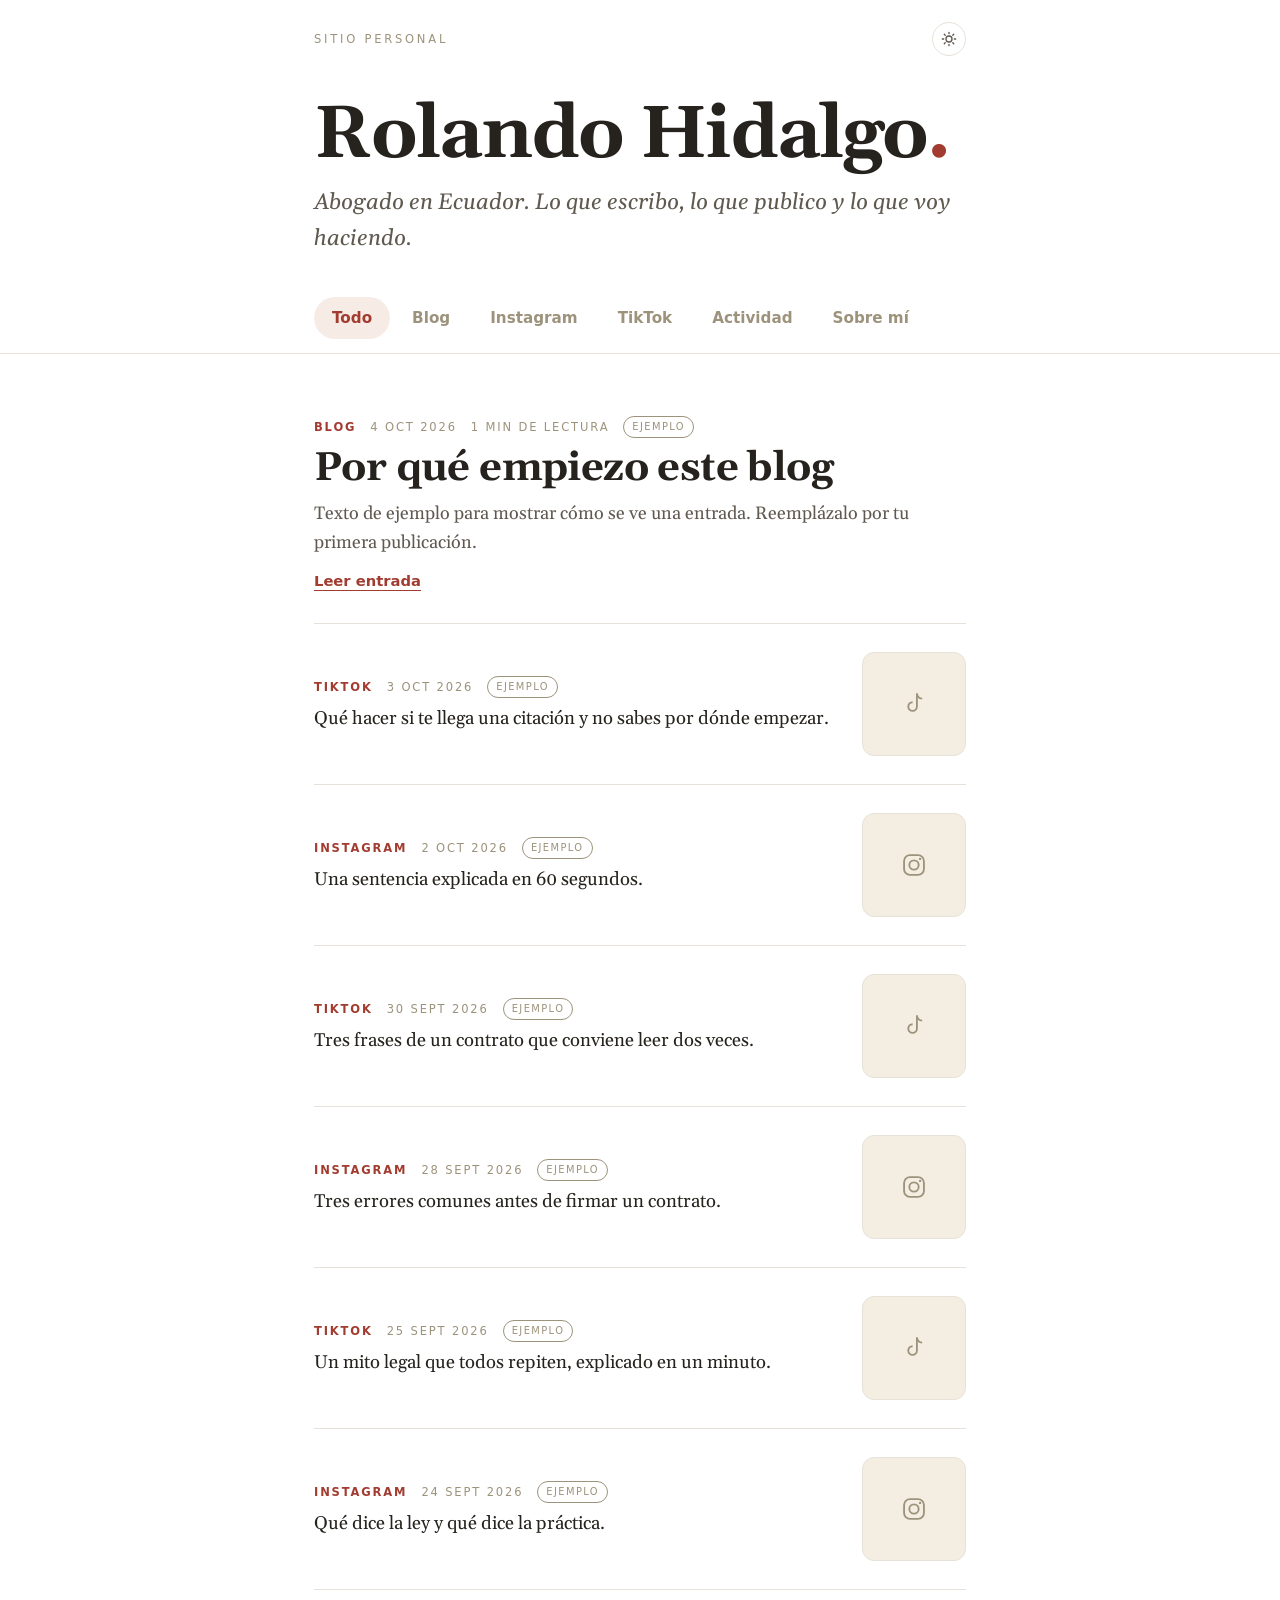
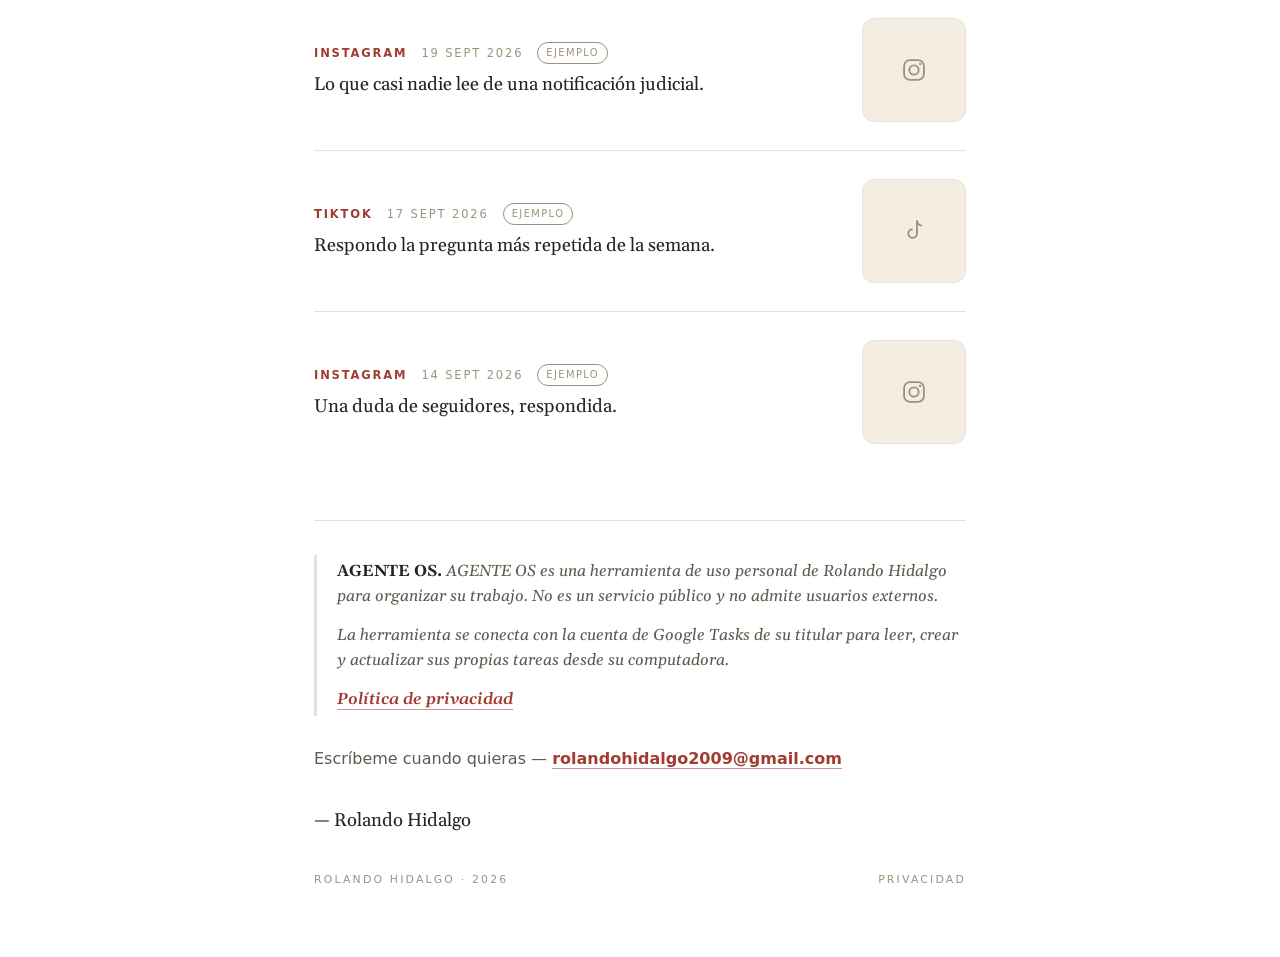
==== commit a2683259: "Fondo blanco y TikTok como fuente de contenido El fondo pasa a blanco y deja de seguir el modo oscur" ====
--- a/index.html
+++ b/index.html
@@ -4,12 +4,12 @@
 <meta charset="utf-8">
 <meta name="viewport" content="width=device-width, initial-scale=1">
 <title>Rolando Hidalgo</title>
-<meta name="description" content="Sitio personal de Rolando Hidalgo, abogado en Ecuador: mi blog, mis publicaciones de Instagram y mi actividad reciente.">
-<meta name="theme-color" content="#f7f3ec">
+<meta name="description" content="Sitio personal de Rolando Hidalgo, abogado en Ecuador: mi blog, mis publicaciones de Instagram y TikTok, y mi actividad reciente.">
+<meta name="theme-color" content="#ffffff">
 <meta property="og:title" content="Rolando Hidalgo">
 <meta property="og:description" content="Mi blog, mis publicaciones y mi actividad reciente.">
 <meta property="og:type" content="website">
-<link rel="icon" href="data:image/svg+xml,%3Csvg xmlns=%27http://www.w3.org/2000/svg%27 viewBox=%270 0 32 32%27%3E%3Crect width=%2732%27 height=%2732%27 rx=%278%27 fill=%27%23f7f3ec%27/%3E%3Ctext x=%2715%27 y=%2723%27 font-size=%2722%27 font-family=%27Georgia,serif%27 font-weight=%27700%27 fill=%27%2326231e%27 text-anchor=%27middle%27%3ER%3C/text%3E%3Ccircle cx=%2725%27 cy=%2723%27 r=%272.6%27 fill=%27%23a23c30%27/%3E%3C/svg%3E">
+<link rel="icon" href="data:image/svg+xml,%3Csvg xmlns=%27http://www.w3.org/2000/svg%27 viewBox=%270 0 32 32%27%3E%3Crect width=%2732%27 height=%2732%27 rx=%278%27 fill=%27%2326231e%27/%3E%3Ctext x=%2715%27 y=%2723%27 font-size=%2722%27 font-family=%27Georgia,serif%27 font-weight=%27700%27 fill=%27%23ffffff%27 text-anchor=%27middle%27%3ER%3C/text%3E%3Ccircle cx=%2725%27 cy=%2723%27 r=%272.6%27 fill=%27%23e0806e%27/%3E%3C/svg%3E">
 <link rel="preconnect" href="https://fonts.googleapis.com">
 <link rel="preconnect" href="https://fonts.gstatic.com" crossorigin>
 <link rel="stylesheet" href="https://fonts.googleapis.com/css2?family=Gelasio:ital,wght@0,400;0,700;1,400&display=swap">
@@ -35,6 +35,7 @@
       <a class="tab" role="tab" href="#todo" data-view="todo" aria-selected="true">Todo</a>
       <a class="tab" role="tab" href="#blog" data-view="blog" aria-selected="false">Blog</a>
       <a class="tab" role="tab" href="#instagram" data-view="instagram" aria-selected="false">Instagram</a>
+      <a class="tab" role="tab" href="#tiktok" data-view="tiktok" aria-selected="false">TikTok</a>
       <a class="tab" role="tab" href="#actividad" data-view="actividad" aria-selected="false">Actividad</a>
       <a class="tab" role="tab" href="#sobre-mi" data-view="sobre-mi" aria-selected="false">Sobre mí</a>
     </nav>
@@ -56,7 +57,13 @@
   <section class="view" id="v-instagram" role="tabpanel" aria-label="Instagram" hidden>
     <p class="eyebrow view-head">Instagram</p>
     <p class="view-lead">Mis publicaciones, en un solo lugar. <a class="link" id="ig-follow" href="#" target="_blank" rel="noopener noreferrer" hidden></a></p>
-    <div class="grid" id="grid"></div>
+    <div class="grid" id="grid-instagram"></div>
+  </section>
+
+  <section class="view" id="v-tiktok" role="tabpanel" aria-label="TikTok" hidden>
+    <p class="eyebrow view-head">TikTok</p>
+    <p class="view-lead">Mis videos, en un solo lugar. <a class="link" id="tt-follow" href="#" target="_blank" rel="noopener noreferrer" hidden></a></p>
+    <div class="grid" id="grid-tiktok"></div>
   </section>
 
   <section class="view" id="v-actividad" role="tabpanel" aria-label="Actividad" hidden>
--- a/assets/style.css
+++ b/assets/style.css
@@ -2,20 +2,20 @@
    debajo píldoras que cambian la vista (Todo, Blog, Instagram, Actividad, Sobre mí),
    y al final un bloque fijo con el proyecto AGENTE OS, el contacto y la firma. */
 :root {
-  --bg: #f7f3ec;
-  --bg2: #efe8dc;
-  --card: #fbf9f4;
+  --bg: #ffffff;
+  --bg2: #ffffff;
+  --card: #faf9f6;
   --ink: #26231e;
   --muted: #5f594f;
   --tan: #9d937c;
-  --rule: #ddd5c4;
+  --rule: #e6e2d8;
   --accent: #a23c30;
   --accent-ink: #ffffff;
-  --pill: #efe1d9;
-  --t1: #efe5d3;
-  --t2: #ecd9d0;
-  --t3: #e4e0cd;
-  --t4: #e6dde3;
+  --pill: #f7ebe6;
+  --t1: #f4eee2;
+  --t2: #f5e4dd;
+  --t3: #ecebdf;
+  --t4: #eee8ee;
   --col: 700px;
   --ease: cubic-bezier(.22, .8, .24, 1);
   --serif: Georgia, Gelasio, "Times New Roman", serif;
@@ -38,15 +38,6 @@
   --t4: #2b2330;
   color-scheme: dark;
 }
-@media (prefers-color-scheme: dark) {
-  :root:not([data-theme="light"]) {
-    --bg: #1b1815; --bg2: #14120f; --card: #211d19; --ink: #efe9de; --muted: #b3ab9b;
-    --tan: #8c8472; --rule: #342f27; --accent: #e0806e; --accent-ink: #1b1815; --pill: #3a2622;
-    --t1: #2a241c; --t2: #33231f; --t3: #25271d; --t4: #2b2330;
-    color-scheme: dark;
-  }
-}
-
 @view-transition { navigation: auto; }
 
 * { box-sizing: border-box; }
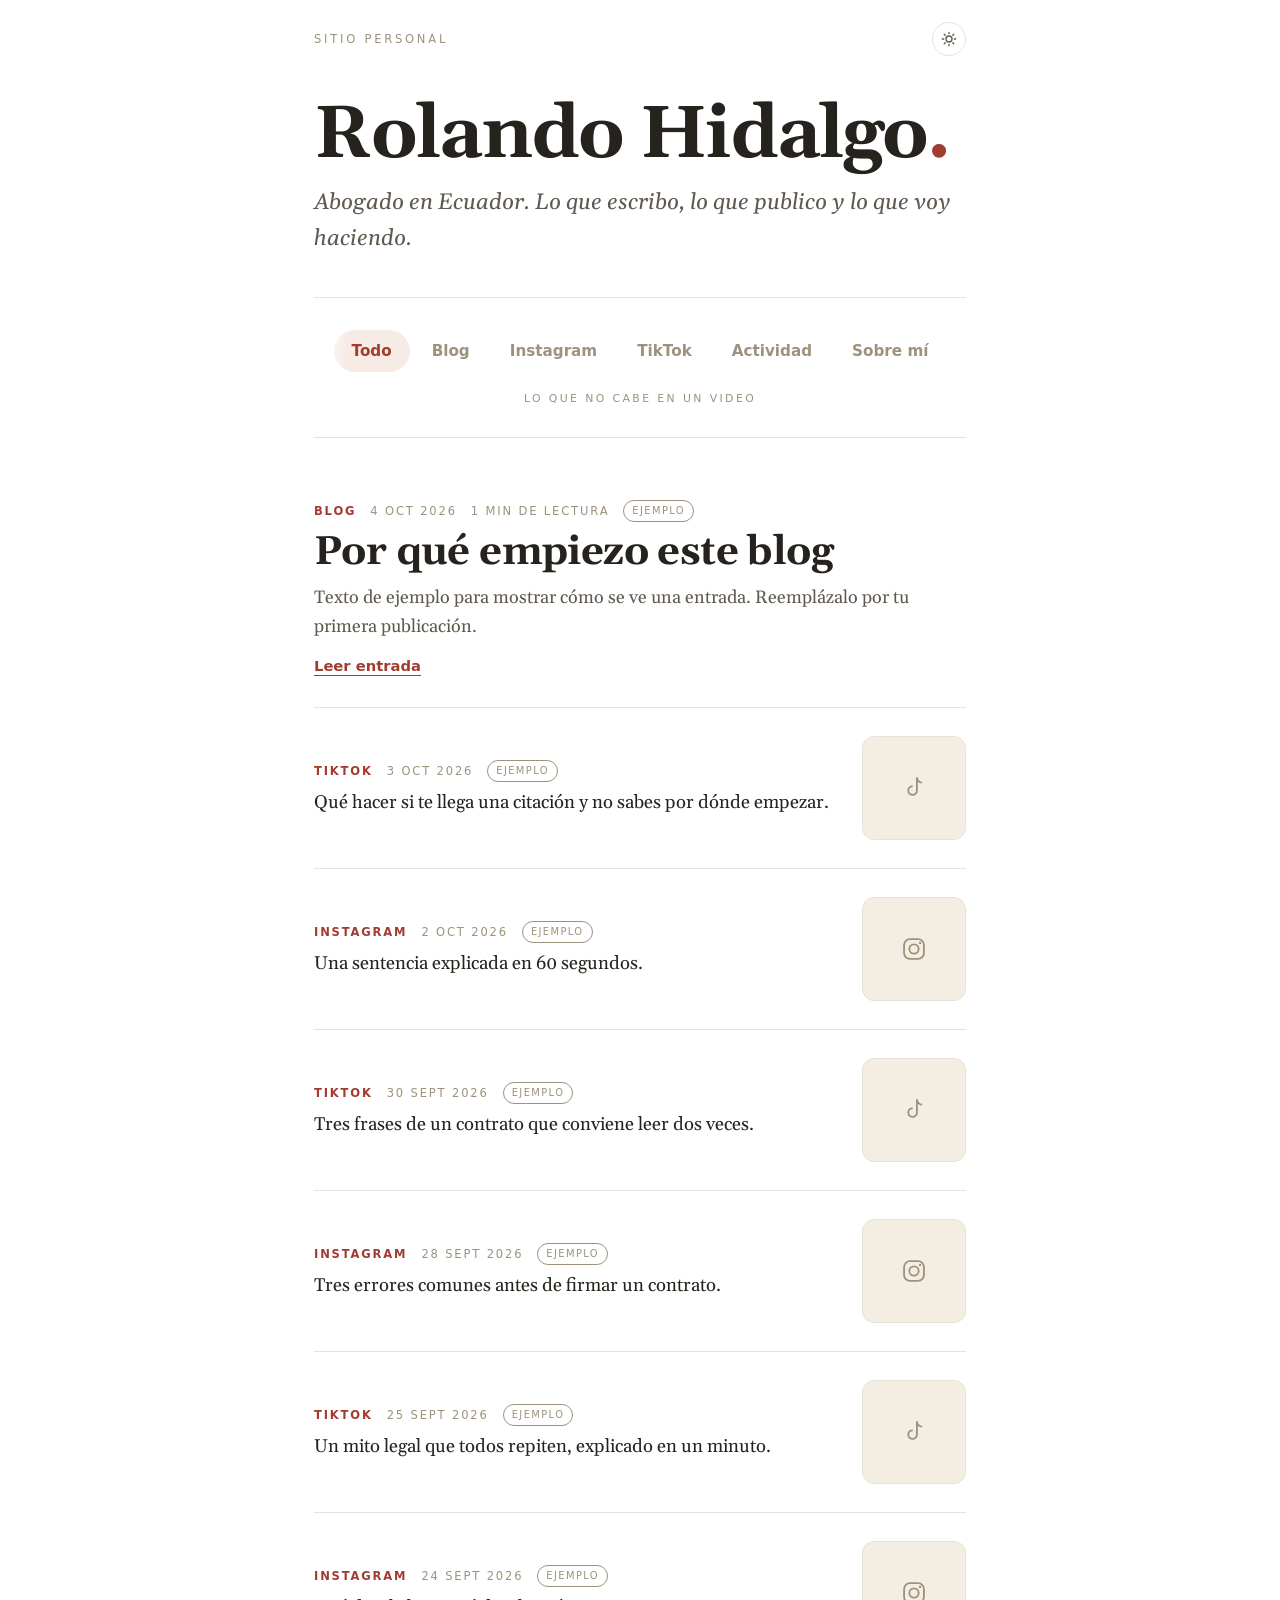
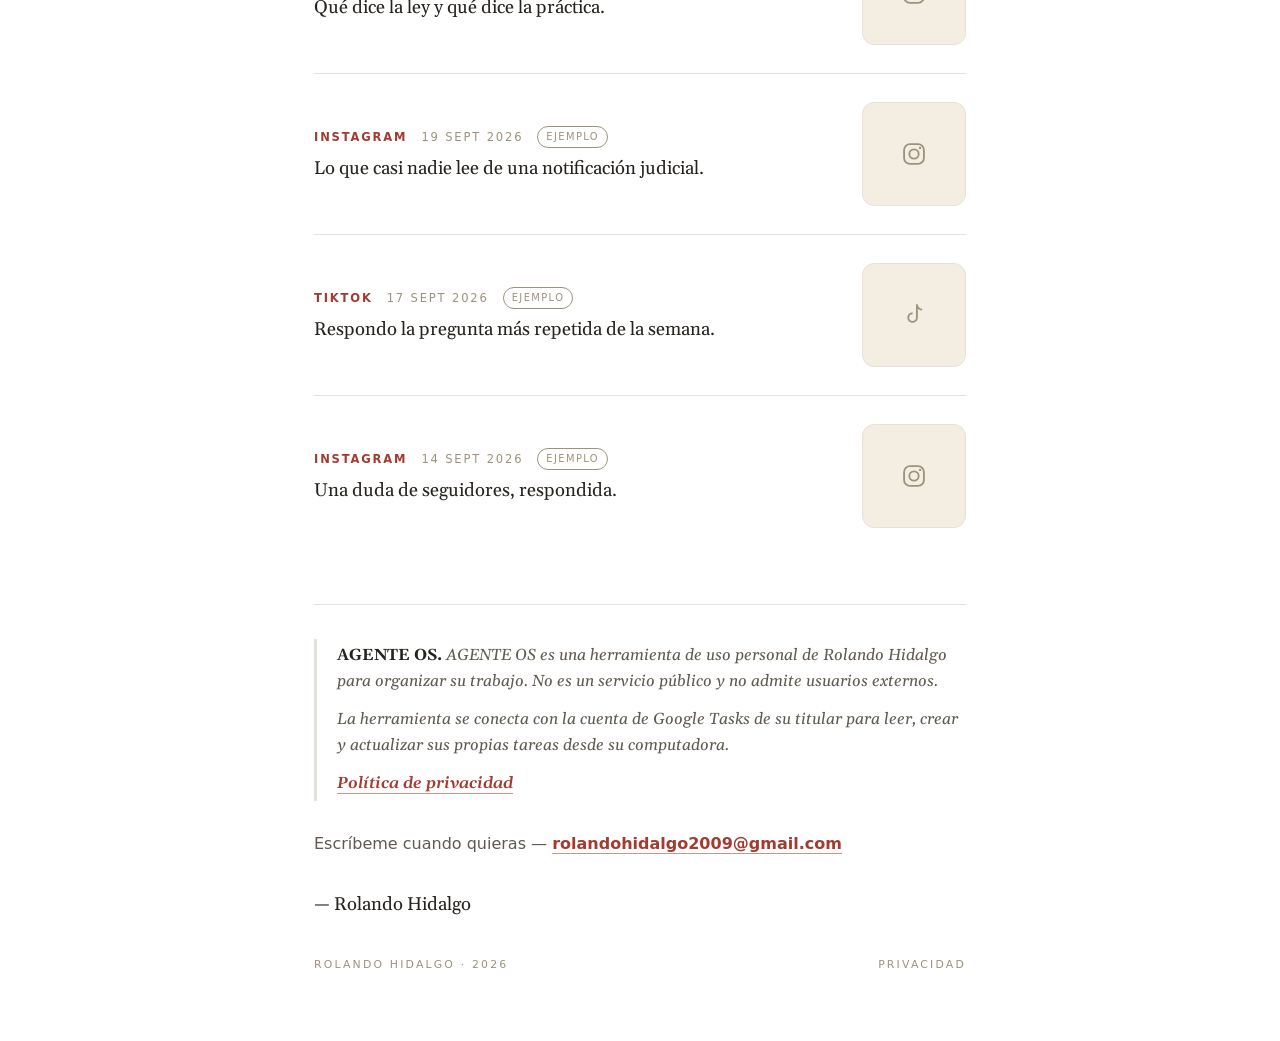
==== commit 70a8cc04: "Barra de secciones con líneas, píldoras centradas y leyenda Replica la barra de la referencia: línea" ====
--- a/index.html
+++ b/index.html
@@ -29,17 +29,20 @@
   </header>
 </div>
 
-<div class="tabs-bar">
+<div class="tabs-sentinel" id="tabs-sentinel" aria-hidden="true"></div>
+<div class="tabs-bar" id="tabs-bar">
   <div class="col">
-    <nav class="tabs" role="tablist" aria-label="Secciones">
-      <a class="tab" role="tab" href="#todo" data-view="todo" aria-selected="true">Todo</a>
-      <a class="tab" role="tab" href="#blog" data-view="blog" aria-selected="false">Blog</a>
-      <a class="tab" role="tab" href="#instagram" data-view="instagram" aria-selected="false">Instagram</a>
-      <a class="tab" role="tab" href="#tiktok" data-view="tiktok" aria-selected="false">TikTok</a>
-      <a class="tab" role="tab" href="#actividad" data-view="actividad" aria-selected="false">Actividad</a>
-      <a class="tab" role="tab" href="#sobre-mi" data-view="sobre-mi" aria-selected="false">Sobre mí</a>
-    </nav>
-    <p class="hint">Desliza para elegir sección</p>
+    <div class="tabs-in">
+      <nav class="tabs" role="tablist" aria-label="Secciones">
+        <a class="tab" role="tab" href="#todo" data-view="todo" aria-selected="true">Todo</a>
+        <a class="tab" role="tab" href="#blog" data-view="blog" aria-selected="false">Blog</a>
+        <a class="tab" role="tab" href="#instagram" data-view="instagram" aria-selected="false">Instagram</a>
+        <a class="tab" role="tab" href="#tiktok" data-view="tiktok" aria-selected="false">TikTok</a>
+        <a class="tab" role="tab" href="#actividad" data-view="actividad" aria-selected="false">Actividad</a>
+        <a class="tab" role="tab" href="#sobre-mi" data-view="sobre-mi" aria-selected="false">Sobre mí</a>
+      </nav>
+      <p class="hint">Lo que no cabe en un video</p>
+    </div>
   </div>
 </div>
 
@@ -50,7 +53,7 @@
 
   <section class="view" id="v-blog" role="tabpanel" aria-label="Blog" hidden>
     <p class="eyebrow view-head">Blog</p>
-    <p class="view-lead">Lo que no cabe en un video.</p>
+    <p class="view-lead">Escritos largos, con el tiempo que merecen.</p>
     <div class="feed" id="posts"></div>
   </section>
 
--- a/assets/style.css
+++ b/assets/style.css
@@ -64,20 +64,26 @@
 a.label:hover { color: var(--accent); }
 .theme { background: none; border: 1px solid var(--rule); color: var(--muted); width: 34px; height: 34px; border-radius: 50%; display: grid; place-items: center; cursor: pointer; transition: color .2s, border-color .2s; }
 .theme:hover { color: var(--accent); border-color: var(--accent); }
-.hero { padding-block: 28px 26px; }
+.hero { padding-block: 28px 40px; }
 .title { font-size: clamp(2.7rem, 10vw, 4.6rem); line-height: 1.02; letter-spacing: -.025em; margin: 14px 0 12px; font-weight: 700; text-wrap: balance; }
 .title .dot { color: var(--accent); }
 .tagline { font-style: italic; font-size: clamp(1.15rem, 3vw, 1.4rem); color: var(--muted); margin: 0; }
 .rule { border: 0; border-top: 1px solid var(--rule); margin: 0; }
 
-/* píldoras */
-.tabs-bar { position: sticky; top: 0; z-index: 20; padding-top: env(safe-area-inset-top, 0px); background: color-mix(in srgb, var(--bg) 90%, transparent); backdrop-filter: blur(12px); -webkit-backdrop-filter: blur(12px); border-bottom: 1px solid var(--rule); }
-.tabs { display: flex; gap: 4px; overflow-x: auto; scrollbar-width: none; padding-block: 14px; -webkit-mask-image: linear-gradient(90deg, #000 calc(100% - 28px), transparent); mask-image: linear-gradient(90deg, #000 calc(100% - 28px), transparent); }
+/* píldoras: líneas finas arriba y abajo, píldoras centradas con desvanecido en ambos bordes y leyenda debajo */
+.tabs-sentinel { height: 1px; margin-top: -1px; }
+.tabs-bar { position: sticky; top: 0; z-index: 20; padding-top: env(safe-area-inset-top, 0px); background: color-mix(in srgb, var(--bg) 92%, transparent); backdrop-filter: blur(12px); -webkit-backdrop-filter: blur(12px); }
+.tabs-in { border-top: 1px solid var(--rule); border-bottom: 1px solid var(--rule); padding-block: 30px 30px; transition: padding .35s var(--ease), border-color .35s; }
+.tabs { display: flex; gap: 4px; overflow-x: auto; scrollbar-width: none; padding-block: 2px; -webkit-mask-image: linear-gradient(90deg, transparent, #000 34px, #000 calc(100% - 34px), transparent); mask-image: linear-gradient(90deg, transparent, #000 34px, #000 calc(100% - 34px), transparent); }
 .tabs::-webkit-scrollbar { display: none; }
 .tab { flex: none; font-family: var(--sans); font-weight: 600; font-size: .95rem; padding: 9px 18px; border-radius: 999px; color: var(--tan); white-space: nowrap; transition: color .2s, background .25s var(--ease); }
+.tab:first-child { margin-left: auto; }
+.tab:last-child { margin-right: auto; }
 .tab:hover { color: var(--ink); }
 .tab[aria-selected="true"] { background: var(--pill); color: var(--accent); }
-.hint { display: none; font-family: var(--sans); font-size: .66rem; letter-spacing: .22em; text-transform: uppercase; color: var(--tan); text-align: center; margin: 0; padding-bottom: 12px; }
+.hint { font-family: var(--sans); font-size: .68rem; letter-spacing: .22em; text-transform: uppercase; color: var(--tan); text-align: center; margin: 16px 0 0; max-height: 24px; overflow: hidden; transition: max-height .35s var(--ease), margin .35s var(--ease), opacity .25s; }
+.tabs-bar.stuck .tabs-in { padding-block: 8px; border-top-color: transparent; }
+.tabs-bar.stuck .hint { max-height: 0; margin-top: 0; opacity: 0; }
 
 /* vistas */
 .view { padding-block: 34px 8px; }
@@ -175,7 +181,6 @@
 .btn:hover { border-color: var(--accent); color: var(--accent); }
 
 @media (max-width: 560px) {
-  .hint { display: block; }
   .item.ig { grid-template-columns: 1fr 84px; gap: 14px; }
   .thumb { width: 84px; }
   .row { grid-template-columns: 1fr; }
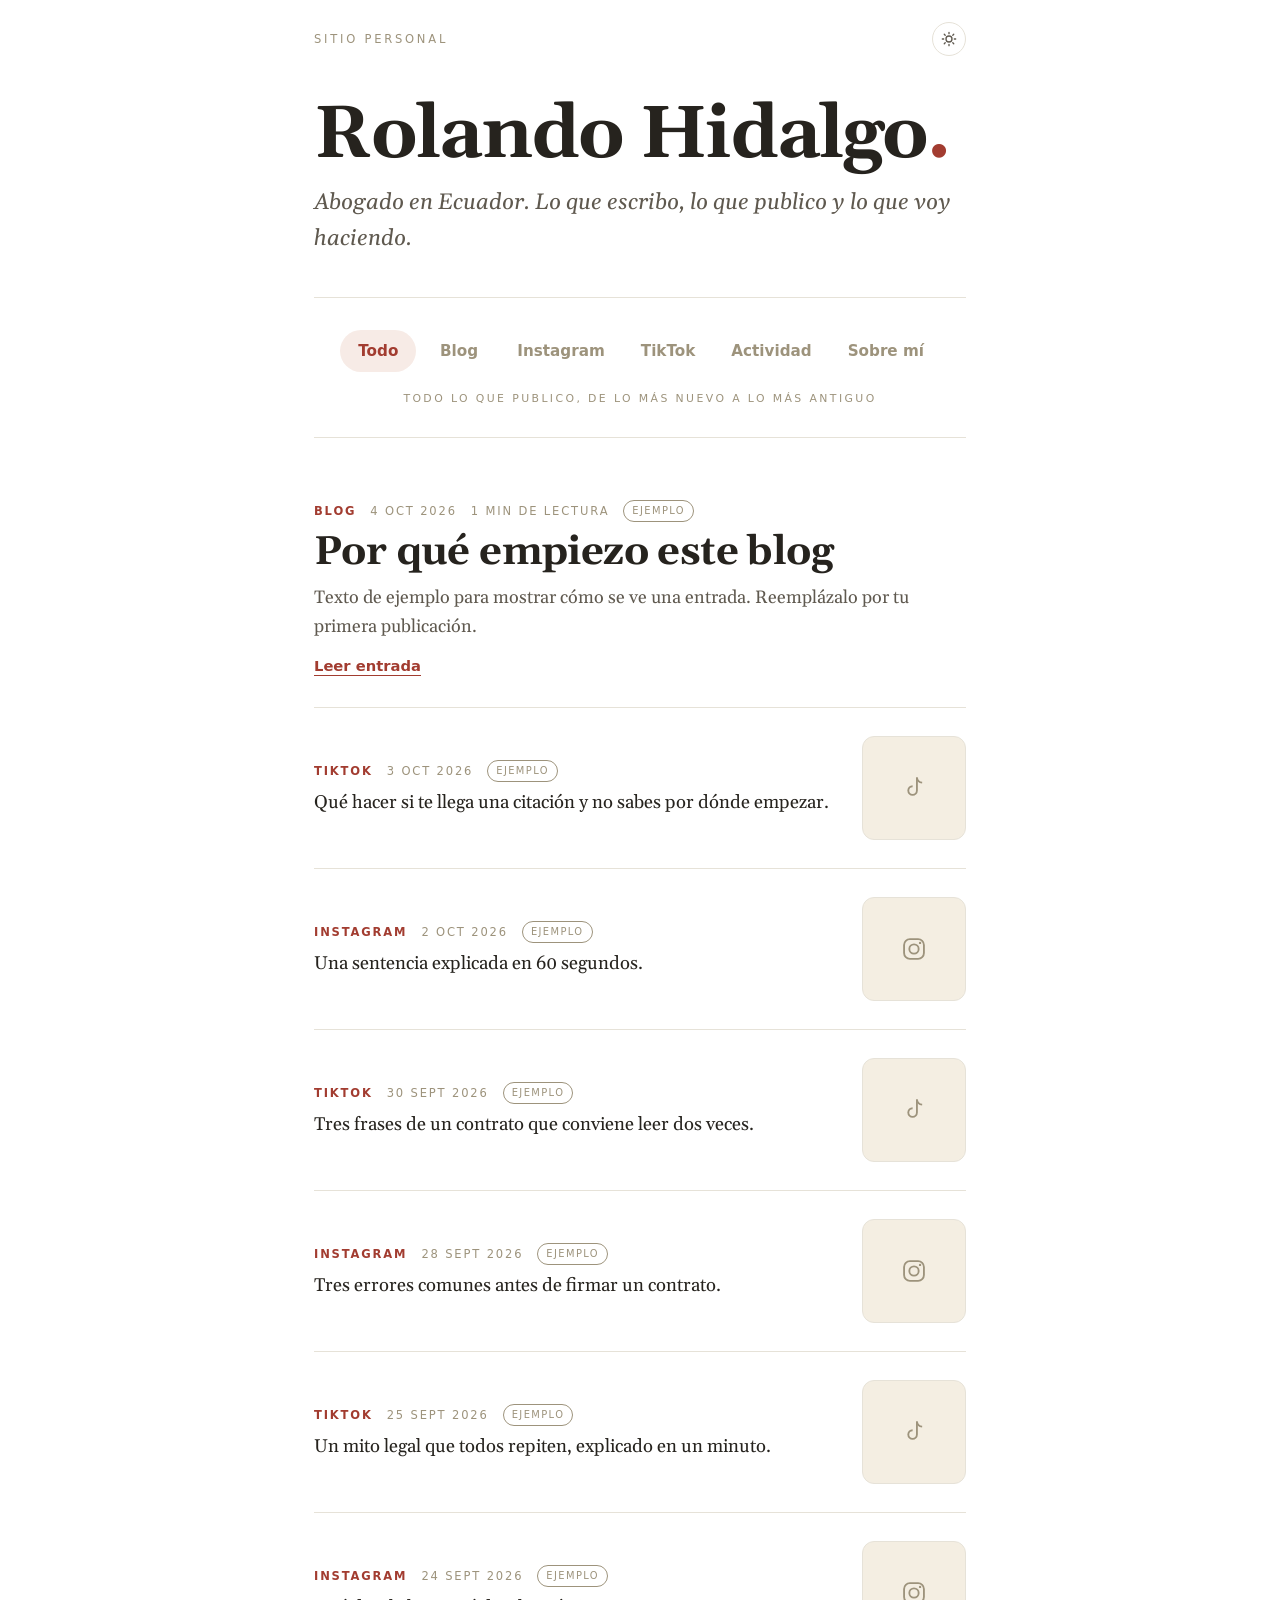
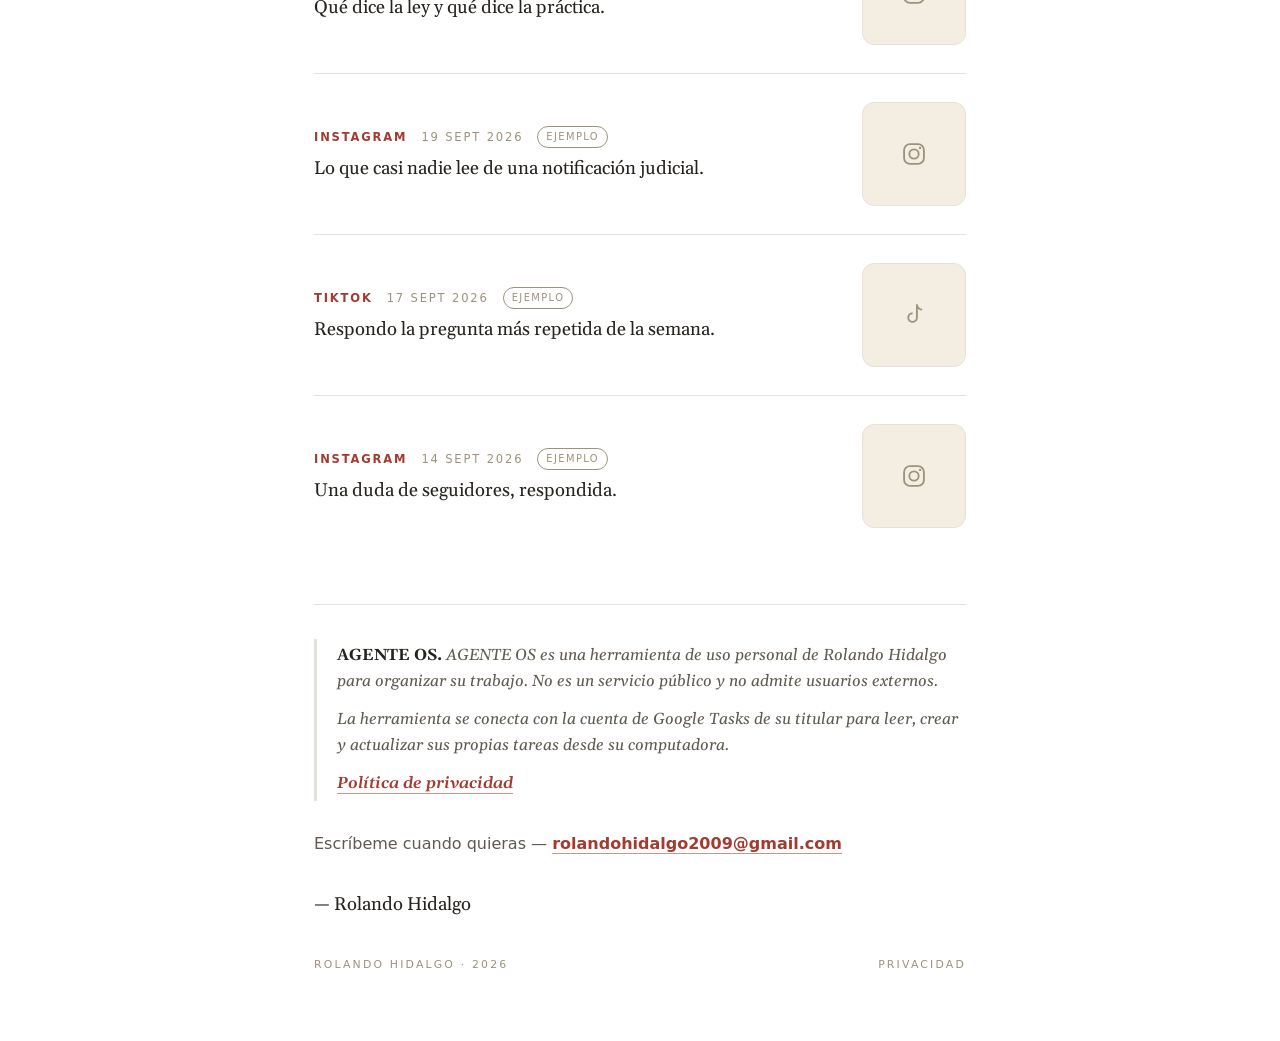
==== commit 743f3beb: "Barra de secciones como rueda con vista previa al pasar el puntero Cada sección tiene su propia desc" ====
--- a/index.html
+++ b/index.html
@@ -34,14 +34,16 @@
   <div class="col">
     <div class="tabs-in">
       <nav class="tabs" role="tablist" aria-label="Secciones">
-        <a class="tab" role="tab" href="#todo" data-view="todo" aria-selected="true">Todo</a>
-        <a class="tab" role="tab" href="#blog" data-view="blog" aria-selected="false">Blog</a>
-        <a class="tab" role="tab" href="#instagram" data-view="instagram" aria-selected="false">Instagram</a>
-        <a class="tab" role="tab" href="#tiktok" data-view="tiktok" aria-selected="false">TikTok</a>
-        <a class="tab" role="tab" href="#actividad" data-view="actividad" aria-selected="false">Actividad</a>
-        <a class="tab" role="tab" href="#sobre-mi" data-view="sobre-mi" aria-selected="false">Sobre mí</a>
+        <div class="track">
+        <a class="tab" role="tab" href="#todo" data-view="todo" data-caption="Todo lo que publico, de lo más nuevo a lo más antiguo" aria-selected="true">Todo</a>
+        <a class="tab" role="tab" href="#blog" data-view="blog" data-caption="Lo que no cabe en un video" aria-selected="false">Blog</a>
+        <a class="tab" role="tab" href="#instagram" data-view="instagram" data-caption="Mis publicaciones, en un solo lugar" aria-selected="false">Instagram</a>
+        <a class="tab" role="tab" href="#tiktok" data-view="tiktok" data-caption="Mis videos, en un solo lugar" aria-selected="false">TikTok</a>
+        <a class="tab" role="tab" href="#actividad" data-view="actividad" data-caption="Lo más reciente, ordenado por fecha" aria-selected="false">Actividad</a>
+        <a class="tab" role="tab" href="#sobre-mi" data-view="sobre-mi" data-caption="Rigor técnico, lenguaje claro" aria-selected="false">Sobre mí</a>
+        </div>
       </nav>
-      <p class="hint">Lo que no cabe en un video</p>
+      <p class="hint" id="hint" aria-live="polite">Todo lo que publico, de lo más nuevo a lo más antiguo</p>
     </div>
   </div>
 </div>
@@ -52,32 +54,24 @@
   </section>
 
   <section class="view" id="v-blog" role="tabpanel" aria-label="Blog" hidden>
-    <p class="eyebrow view-head">Blog</p>
-    <p class="view-lead">Escritos largos, con el tiempo que merecen.</p>
     <div class="feed" id="posts"></div>
   </section>
 
   <section class="view" id="v-instagram" role="tabpanel" aria-label="Instagram" hidden>
-    <p class="eyebrow view-head">Instagram</p>
-    <p class="view-lead">Mis publicaciones, en un solo lugar. <a class="link" id="ig-follow" href="#" target="_blank" rel="noopener noreferrer" hidden></a></p>
+    <a class="link follow-link" id="ig-follow" href="#" target="_blank" rel="noopener noreferrer" hidden></a>
     <div class="grid" id="grid-instagram"></div>
   </section>
 
   <section class="view" id="v-tiktok" role="tabpanel" aria-label="TikTok" hidden>
-    <p class="eyebrow view-head">TikTok</p>
-    <p class="view-lead">Mis videos, en un solo lugar. <a class="link" id="tt-follow" href="#" target="_blank" rel="noopener noreferrer" hidden></a></p>
+    <a class="link follow-link" id="tt-follow" href="#" target="_blank" rel="noopener noreferrer" hidden></a>
     <div class="grid" id="grid-tiktok"></div>
   </section>
 
   <section class="view" id="v-actividad" role="tabpanel" aria-label="Actividad" hidden>
-    <p class="eyebrow view-head">Actividad</p>
-    <p class="view-lead">Lo más reciente, de lo más nuevo a lo más antiguo.</p>
     <div id="activity"></div>
   </section>
 
   <section class="view" id="v-sobre-mi" role="tabpanel" aria-label="Sobre mí" hidden>
-    <p class="eyebrow view-head">Sobre mí</p>
-    <p class="view-lead">Rigor técnico, lenguaje claro.</p>
     <div class="prose">
       <p>Soy abogado y ejerzo en Ecuador. Me interesa entender a fondo la norma, el precedente y el problema real de cada persona antes de opinar.</p>
       <p>Estudio y comento decisiones judiciales, y las convierto en contenido para quien no es abogado. Este sitio reúne todo eso en un solo lugar.</p>
--- a/assets/style.css
+++ b/assets/style.css
@@ -74,14 +74,21 @@
 .tabs-sentinel { height: 1px; margin-top: -1px; }
 .tabs-bar { position: sticky; top: 0; z-index: 20; padding-top: env(safe-area-inset-top, 0px); background: color-mix(in srgb, var(--bg) 92%, transparent); backdrop-filter: blur(12px); -webkit-backdrop-filter: blur(12px); }
 .tabs-in { border-top: 1px solid var(--rule); border-bottom: 1px solid var(--rule); padding-block: 30px 30px; transition: padding .35s var(--ease), border-color .35s; }
-.tabs { display: flex; gap: 4px; overflow-x: auto; scrollbar-width: none; padding-block: 2px; -webkit-mask-image: linear-gradient(90deg, transparent, #000 34px, #000 calc(100% - 34px), transparent); mask-image: linear-gradient(90deg, transparent, #000 34px, #000 calc(100% - 34px), transparent); }
+.tabs { position: relative; overflow-x: auto; scrollbar-width: none; padding-block: 2px; -webkit-mask-image: linear-gradient(90deg, transparent, #000 34px, #000 calc(100% - 34px), transparent); mask-image: linear-gradient(90deg, transparent, #000 34px, #000 calc(100% - 34px), transparent); }
 .tabs::-webkit-scrollbar { display: none; }
 .tab { flex: none; font-family: var(--sans); font-weight: 600; font-size: .95rem; padding: 9px 18px; border-radius: 999px; color: var(--tan); white-space: nowrap; transition: color .2s, background .25s var(--ease); }
-.tab:first-child { margin-left: auto; }
-.tab:last-child { margin-right: auto; }
+.track { display: flex; gap: 4px; width: max-content; }
+.track::before, .track::after { content: ""; flex: 0 0 calc(var(--tabs-w, 600px) / 2); }
+/* Rueda (escritorio con mouse): cada opción ocupa una zona fija y la pista gira para centrar la que está bajo el puntero */
+.tabs.wheel { overflow: hidden; -webkit-mask-image: linear-gradient(90deg, transparent, #000 24px, #000 calc(100% - 24px), transparent); mask-image: linear-gradient(90deg, transparent, #000 24px, #000 calc(100% - 24px), transparent); }
+.tabs.wheel .track { display: grid; grid-auto-flow: column; grid-auto-columns: 1fr; gap: 0; width: 100%; padding-inline: 24px; transition: transform .55s var(--ease); }
+.tabs.wheel .track::before, .tabs.wheel .track::after { display: none; }
+.tabs.wheel .tab { justify-self: center; }
+.tab.peek { color: var(--ink); background: color-mix(in srgb, var(--pill) 50%, transparent); }
 .tab:hover { color: var(--ink); }
 .tab[aria-selected="true"] { background: var(--pill); color: var(--accent); }
-.hint { font-family: var(--sans); font-size: .68rem; letter-spacing: .22em; text-transform: uppercase; color: var(--tan); text-align: center; margin: 16px 0 0; max-height: 24px; overflow: hidden; transition: max-height .35s var(--ease), margin .35s var(--ease), opacity .25s; }
+.hint { font-family: var(--sans); font-size: .68rem; letter-spacing: .22em; text-transform: uppercase; color: var(--tan); text-align: center; margin: 16px 0 0; max-height: 24px; overflow: hidden; transition: max-height .35s var(--ease), margin .35s var(--ease), opacity .18s; }
+.hint.swap { opacity: 0; }
 .tabs-bar.stuck .tabs-in { padding-block: 8px; border-top-color: transparent; }
 .tabs-bar.stuck .hint { max-height: 0; margin-top: 0; opacity: 0; }
 
@@ -92,13 +99,14 @@
 @keyframes fade { from { opacity: 0; transform: translateY(10px); } to { opacity: 1; transform: none; } }
 .view.show .item, .view.show .tile, .view.show .row { animation: rise .6s var(--ease) both; animation-delay: calc(var(--i, 0) * 55ms); }
 @keyframes rise { from { opacity: 0; transform: translateY(16px); } to { opacity: 1; transform: none; } }
-.view-head { margin: 0 0 6px; }
-.view-lead { font-style: italic; color: var(--muted); margin: 0 0 22px; font-size: 1.08rem; }
 .empty { padding: 22px; border: 1px dashed var(--rule); border-radius: 12px; color: var(--muted); font-style: italic; margin: 0; }
 
 .meta { display: flex; flex-wrap: wrap; align-items: center; gap: 6px 14px; margin: 0 0 8px; font-family: var(--sans); font-size: .72rem; letter-spacing: .16em; text-transform: uppercase; color: var(--tan); }
 .meta .kind { color: var(--accent); font-weight: 600; }
 .chip { font-family: var(--sans); font-size: .62rem; letter-spacing: .14em; text-transform: uppercase; padding: 2px 8px; border-radius: 999px; border: 1px solid currentColor; color: var(--tan); }
+
+/* enlace para seguir en cada red */
+.follow-link:not([hidden]) { display: inline-block; margin: 0 0 22px; font-family: var(--sans); font-size: .95rem; }
 
 /* feed: entradas del blog y publicaciones */
 .feed { display: flex; flex-direction: column; }
